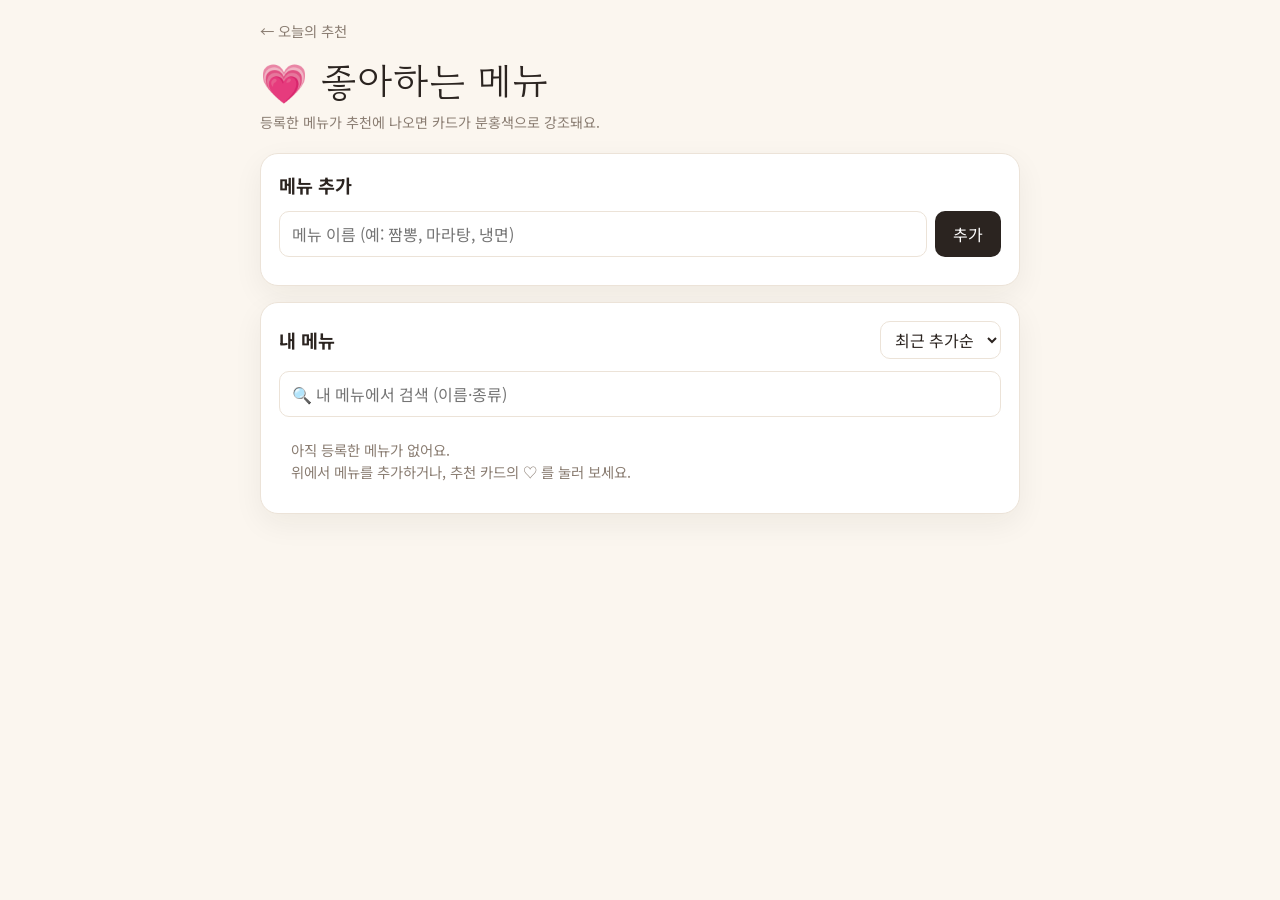
==== favorites.html @ ec62185d "좋아하는 메뉴 등록·관리 페이지 추가, 추천 카드 강조 - 추천 카드의 ♡ 로 좋아하는 메뉴 등록/해제 (localStorage) - favorites.html: 모아 보기, 추가" ====
<!DOCTYPE html>
<html lang="ko">
<head>
  <meta charset="UTF-8" />
  <meta name="viewport" content="width=device-width, initial-scale=1, viewport-fit=cover" />
  <meta name="color-scheme" content="light dark" />
  <title>좋아하는 메뉴 · 오늘 뭐 먹지?</title>
  <link rel="icon" type="image/svg+xml" href="icon/icon.svg" />
  <link rel="icon" type="image/png" sizes="128x128" href="icon/icon_128.png" />
  <link rel="apple-touch-icon" href="icon/icon_512.png" />
  <link rel="preconnect" href="https://fonts.googleapis.com" />
  <link href="https://fonts.googleapis.com/css2?family=Gowun+Dodum&family=Noto+Sans+KR:wght@400;600;800&display=swap" rel="stylesheet" />
  <link rel="stylesheet" href="style.css" />
</head>
<body class="fav-page">
  <header class="fp-head">
    <a class="fp-back" href="./">← 오늘의 추천</a>
    <h1>💗 좋아하는 메뉴</h1>
    <p class="fp-sub">등록한 메뉴가 추천에 나오면 카드가 분홍색으로 강조돼요. <b id="fp-total"></b></p>
  </header>

  <main class="fp-main">
    <!-- 추가 -->
    <section class="card">
      <div class="sec-head"><h2>메뉴 추가</h2></div>
      <form id="add-form" class="search" autocomplete="off">
        <input id="add-input" type="search" placeholder="메뉴 이름 (예: 짬뽕, 마라탕, 냉면)" aria-label="추가할 메뉴 이름" />
        <button type="submit">추가</button>
      </form>
      <ul id="suggest" class="fp-suggest" aria-label="메뉴 후보"></ul>
    </section>

    <!-- 목록 -->
    <section class="card">
      <div class="sec-head">
        <h2>내 메뉴 <span id="fp-count" class="fp-count"></span></h2>
        <select id="sort" title="정렬">
          <option value="recent">최근 추가순</option>
          <option value="name">이름순</option>
          <option value="cat">종류순</option>
        </select>
      </div>
      <div class="search fp-filter">
        <input id="filter-input" type="search" placeholder="🔍 내 메뉴에서 검색 (이름·종류)" aria-label="좋아하는 메뉴 검색" />
      </div>
      <div class="chips fp-cats" id="cat-filter"></div>
      <ul id="fav-list" class="fp-list"></ul>
    </section>
  </main>

  <div id="toast" class="toast" role="status" aria-live="polite"></div>

  <script src="menus.js"></script>
  <script src="favorites.js"></script>
  <script src="favorites-page.js"></script>
</body>
</html>
---- style.css ----
:root {
  --bg: #fbf6ef;          /* sky.js 가 날씨에 맞춰 바꿈 */
  --card: #ffffff;
  --ink: #2b2420;
  --muted: #8a7d72;
  --line: #ece3d8;
  --accent: #e8590c;
  --accent-soft: #fff0e6;
  --good: #2f9e44;
  --radius: 18px;
  --p: 0;                 /* 스크롤 진행도 0~1 (sky.js) */
  --glass: rgba(255, 255, 255, .52);
  --field: #ffffff;       /* 입력칸·칩 바탕 */
  color-scheme: light dark;
}

/* 다크 모드: 아래쪽 카드·글자만 어둡게. 하늘(#sky)과 히어로 추천 카드는 그대로 둠 */
@media (prefers-color-scheme: dark) {
  :root {
    --bg: #15181d;
    --card: #1e2228;
    --ink: #ebe6df;
    --muted: #a59b91;
    --line: #343a43;
    --accent-soft: #3b2a1f;
    --field: #262b32;
  }
}

* { box-sizing: border-box; }
html { scroll-behavior: smooth; }

body {
  margin: 0;
  font-family: "Noto Sans KR", system-ui, sans-serif;
  background-color: var(--bg);
  color: var(--ink);
  line-height: 1.5;
  transition: background-color 1.2s ease;
}

button, select { font: inherit; cursor: pointer; }


/* ── 하늘 배경 ─────────────────────────────── */
#sky {
  position: fixed;
  inset: 0;
  z-index: 0;
  overflow: hidden;
  pointer-events: none;
  opacity: calc(1 - var(--p) * .9);
  transform: translateY(calc(var(--p) * -50px)) scale(calc(1 + var(--p) * .05));
  filter: saturate(calc(1 - var(--p) * .4));
  will-change: opacity, transform;
}
#sky.off { visibility: hidden; }
#sky > * { position: absolute; inset: 0; }
#sky canvas { width: 100%; height: 100%; }

.sky-grad { position: absolute; inset: 0; opacity: 0; transition: opacity 1.4s ease; }
.sky-grad.on { opacity: 1; }

/* 해 */
#sky .sky-sun {
  inset: auto;
  top: -140px; right: -100px;
  width: 460px; height: 460px;
  border-radius: 50%;
  background: radial-gradient(circle, rgba(255,250,225,1) 0 14%, rgba(255,236,170,.55) 22%, rgba(255,220,140,.18) 42%, transparent 66%);
  opacity: 0;
  transition: opacity 1.4s ease;
}
.sky-sun .rays {
  position: absolute; inset: -30%;
  background: repeating-conic-gradient(from 0deg, rgba(255,245,210,.16) 0 4deg, transparent 4deg 16deg);
  -webkit-mask: radial-gradient(circle, #000 18%, transparent 62%);
          mask: radial-gradient(circle, #000 18%, transparent 62%);
  animation: spin 90s linear infinite;
}
#sky[data-kind="clear"]:not(.night) .sky-sun,
#sky[data-kind="hot"]:not(.night) .sky-sun { opacity: 1; }
#sky[data-kind="partly"]:not(.night) .sky-sun,
#sky[data-kind="cold"]:not(.night) .sky-sun { opacity: .7; }
#sky[data-kind="hot"]:not(.night) .sky-sun { transform: scale(1.25); filter: hue-rotate(-12deg) saturate(1.4); }
@keyframes spin { to { transform: rotate(360deg); } }

/* 달 */
#sky .sky-moon {
  inset: auto;
  top: 9%; right: 12%;
  width: 74px; height: 74px;
  border-radius: 50%;
  background: radial-gradient(circle at 35% 35%, #fffdf2, #f1e8c8 70%);
  box-shadow: 0 0 40px 12px rgba(255, 248, 215, .25), 0 0 120px 40px rgba(180, 200, 255, .12);
  opacity: 0;
  transition: opacity 1.4s ease;
}
.sky-moon::after { /* 초승달 그림자 */
  content: ""; position: absolute; inset: 0; border-radius: 50%;
  box-shadow: inset -14px -6px 0 0 rgba(20, 30, 70, .22);
}
#sky.night[data-kind="clear"] .sky-moon,
#sky.night[data-kind="hot"] .sky-moon,
#sky.night[data-kind="cold"] .sky-moon { opacity: 1; }
#sky.night[data-kind="partly"] .sky-moon { opacity: .8; }

/* 구름 */
.cloud {
  position: absolute;
  left: 0;
  width: var(--w);
  height: calc(var(--w) * .5);
  opacity: var(--o);
  background:
    radial-gradient(closest-side, var(--c) 62%, transparent) 4% 78% / 44% 56% no-repeat,
    radial-gradient(closest-side, var(--c) 62%, transparent) 36% 30% / 46% 80% no-repeat,
    radial-gradient(closest-side, var(--c) 62%, transparent) 68% 42% / 44% 70% no-repeat,
    radial-gradient(closest-side, var(--c) 62%, transparent) 96% 78% / 42% 54% no-repeat,
    radial-gradient(closest-side, var(--c) 70%, transparent) 50% 92% / 94% 46% no-repeat;
  filter: blur(5px);
  animation: drift linear infinite;
}
@keyframes drift { from { transform: translateX(-100%); } to { transform: translateX(100vw); } }

/* 안개 */
.sky-fog {
  opacity: 0;
  transition: opacity 1.4s ease;
  background:
    linear-gradient(180deg, transparent 30%, rgba(255,255,255,.35) 55%, transparent 70%, rgba(255,255,255,.3) 85%, transparent),
    repeating-linear-gradient(90deg, rgba(255,255,255,.14) 0 180px, rgba(255,255,255,0) 180px 420px);
  background-size: 100% 100%, 840px 100%;
  filter: blur(14px);
  animation: fog 40s linear infinite;
}
#sky[data-kind="fog"] .sky-fog { opacity: 1; }
#sky[data-kind="fog"].night .sky-fog { opacity: .45; }
@keyframes fog { to { background-position: 0 0, 840px 0; } }

/* 번개 */
.sky-flash { background: #fff; opacity: 0; }
.sky-flash.go { animation: flash 1.1s ease-out; }
@keyframes flash { 0% { opacity: 0; } 4% { opacity: .55; } 9% { opacity: .05; } 14% { opacity: .4; } 100% { opacity: 0; } }


/* ── 히어로 ────────────────────────────────── */
.hero {
  position: relative;
  z-index: 1;
  min-height: 100vh;
  min-height: 100svh;
  max-width: 1040px;
  margin: 0 auto;
  padding: max(14px, env(safe-area-inset-top)) 18px 64px;
  display: flex;
  flex-direction: column;
  color: #fff;
}

.hero-top { display: flex; align-items: center; justify-content: space-between; gap: 8px; }
.brand { font-family: "Gowun Dodum", sans-serif; font-size: 1.15rem; text-shadow: 0 1px 8px rgba(0,0,0,.25); }
.bowl { display: inline-block; animation: bob 2.4s ease-in-out infinite; }
@keyframes bob { 50% { transform: translateY(-4px) rotate(-6deg); } }
.hero-link {
  color: #fff; text-decoration: none; font-size: .85rem;
  padding: 6px 12px; border-radius: 999px;
  background: rgba(255,255,255,.18); border: 1px solid rgba(255,255,255,.3);
  backdrop-filter: blur(8px); -webkit-backdrop-filter: blur(8px);
}
.hero-link:hover { background: rgba(255,255,255,.3); }
.hero-links { display: flex; gap: 6px; flex-wrap: wrap; justify-content: flex-end; }
.hero-link .count:not(:empty) {
  display: inline-block; min-width: 1.4em; margin-left: 2px; padding: 0 5px; border-radius: 999px;
  background: #f06595; color: #fff; font-size: .72rem; font-weight: 800; text-align: center;
}

.hero-head {
  margin-top: clamp(20px, 7vh, 72px);
  opacity: calc(1 - var(--p) * 1.3);
  transform: translateY(calc(var(--p) * 24px));
}

.ctx-row { display: flex; flex-wrap: wrap; gap: 8px; }
.ctx-item {
  display: flex; align-items: center; gap: 6px; min-width: 0; max-width: 100%;
  padding: 5px 12px 5px 8px; border-radius: 999px;
  background: rgba(0,0,0,.16); border: 1px solid rgba(255,255,255,.22);
  backdrop-filter: blur(10px); -webkit-backdrop-filter: blur(10px);
  font-size: .85rem;
}
.ctx-item .ico { font-size: 1.05rem; }
.ctx-item small { display: none; }
.ctx-item b { display: block; font-weight: 600; white-space: nowrap; overflow: hidden; text-overflow: ellipsis; }

.kicker { margin: 22px 0 2px; font-size: 1rem; opacity: .92; text-shadow: 0 1px 8px rgba(0,0,0,.25); }
.hero h1 {
  font-family: "Gowun Dodum", sans-serif;
  font-weight: 400;
  font-size: clamp(2rem, 6vw, 3.3rem);
  line-height: 1.2;
  margin: 0;
  text-shadow: 0 2px 18px rgba(0,0,0,.28);
  animation: rise .9s ease both;
}
@keyframes rise { from { opacity: 0; transform: translateY(10px); } }

.recs-wrap { margin-top: clamp(18px, 4vh, 36px); }

/* 추천 카드 (유리) */
.recs { display: grid; gap: 12px; }
.rec {
  position: relative; text-align: left; color: #2b2420;  /* 하늘 위 유리 카드라 다크 모드에서도 진한 글자 */
  background: var(--glass);
  border: 2px solid rgba(255,255,255,.45);
  border-radius: var(--radius);
  padding: 14px;
  backdrop-filter: blur(16px) saturate(1.3); -webkit-backdrop-filter: blur(16px) saturate(1.3);
  box-shadow: 0 8px 28px rgba(20, 30, 50, .14);
  transition: transform .18s, border-color .18s, background .18s;
  animation: rise .6s ease both;
}
.rec:hover { transform: translateY(-3px); background: rgba(255,255,255,.66); }
.rec.sel { border-color: var(--accent); background: rgba(255, 246, 238, .7); }
.rec .emoji { font-size: 2.1rem; line-height: 1.1; }
.rec .name { font-weight: 800; font-size: 1.05rem; margin: 4px 0 2px; }
.rec .desc { color: #5e544b; font-size: .82rem; margin: 0 0 6px; }
.rec ul { list-style: none; padding: 0; margin: 0; font-size: .78rem; display: grid; gap: 2px; }
.rec .rank { position: absolute; top: 10px; right: 12px; font-size: .72rem; color: #5e544b; }

/* 좋아하는 메뉴: 하트 버튼과 강조 카드 */
.rec .fav-btn {
  position: absolute; top: 6px; right: 8px; z-index: 1;
  width: 32px; height: 32px; display: grid; place-items: center;
  border-radius: 50%; font-size: 1.15rem; line-height: 1; color: #c2255c;
  background: rgba(255,255,255,.55); border: 1px solid rgba(194,37,92,.25);
  transition: transform .15s, background .15s;
}
.rec .fav-btn:hover { transform: scale(1.12); background: #fff; }
.rec .fav-btn:focus-visible { outline: 2px solid #c2255c; outline-offset: 2px; }
.rec .fav-btn.on { color: #fff; background: #f06595; border-color: #f06595; animation: pop .35s ease; }
@keyframes pop { 50% { transform: scale(1.3); } }
.rec .rank { right: 48px; top: 13px; }
.rec.fav {
  border-color: #f06595;
  background: linear-gradient(135deg, rgba(255, 228, 240, .82), rgba(255, 255, 255, .6));
  box-shadow: 0 0 0 3px rgba(240, 101, 149, .28), 0 10px 32px rgba(214, 51, 108, .28);
}
.rec.fav:hover { background: linear-gradient(135deg, rgba(255, 222, 236, .92), rgba(255, 255, 255, .72)); }
.rec.fav.sel { border-color: var(--accent); }
.rec .fav-flag {
  display: inline-block; vertical-align: middle; margin-left: 4px; padding: 1px 8px; border-radius: 999px;
  font-size: .68rem; font-weight: 800; color: #fff; background: #f06595; white-space: nowrap;
}
.rec.top .fav-flag { font-size: .75rem; }

/* 추천 근거 종류별 색 (하늘 위 유리 카드라 다크 모드에서도 같은 색) */
.rec { --k-weather: #1c7ed6; --k-season: #e8590c; --k-region: #9c36b5; --k-nearby: #2b8a3e; --k-meal: #6f645a; --k-random: #6f645a; }
.rec .basis {
  justify-self: start; display: inline-block; margin-top: 6px;
  padding: 2px 9px; border-radius: 999px;
  font-size: .72rem; font-weight: 800; color: #fff; white-space: nowrap;
  background: var(--kc, #6f645a);
}
.rec.top .basis { font-size: .8rem; padding: 3px 11px; margin-top: 0; }
.rec .why { display: flex; gap: 6px; align-items: baseline; line-height: 1.35; }
.rec .why .tag {
  flex: none; padding: 0 6px; border-radius: 6px;
  font-size: .68rem; font-weight: 700; white-space: nowrap;
  color: var(--kc); background: color-mix(in srgb, var(--kc) 14%, transparent);
  border: 1px solid color-mix(in srgb, var(--kc) 35%, transparent);
}
.basis-weather, .why-weather { --kc: var(--k-weather); }
.basis-season, .why-season { --kc: var(--k-season); }
.basis-region, .why-region { --kc: var(--k-region); }
.basis-nearby, .why-nearby { --kc: var(--k-nearby); }
.basis-meal, .why-meal { --kc: var(--k-meal); }
.basis-random { --kc: var(--k-random); }

.rec.top { display: grid; grid-template-columns: auto 1fr; gap: 0 18px; align-items: center; padding: 18px 20px; }
.rec.top .emoji { font-size: 4rem; grid-row: span 5; animation: bob 3s ease-in-out infinite; }
.rec.top .name { font-size: 1.6rem; }
.rec.top .desc { font-size: .9rem; }
.rec.top ul { font-size: .85rem; }
.rec.top .rank { color: var(--accent); font-weight: 800; font-size: .8rem; }

.rec-row { display: grid; grid-template-columns: repeat(5, 1fr); gap: 12px; }
.rec-row .rec:nth-child(1) { animation-delay: .05s; }
.rec-row .rec:nth-child(2) { animation-delay: .1s; }
.rec-row .rec:nth-child(3) { animation-delay: .15s; }
.rec-row .rec:nth-child(4) { animation-delay: .2s; }
.rec-row .rec:nth-child(5) { animation-delay: .25s; }
.rec-row .rec ul li:nth-child(n+3) { display: none; }

.placeholder {
  color: #fff; text-align: center; padding: 28px;
  border-radius: var(--radius); background: rgba(255,255,255,.15);
  border: 1px dashed rgba(255,255,255,.5);
}

.recs-actions { display: flex; align-items: center; gap: 12px; margin-top: 14px; flex-wrap: wrap; opacity: calc(1 - var(--p) * 1.6); }
.glass-btn {
  color: #fff; border: 1px solid rgba(255,255,255,.4); border-radius: 999px; padding: 8px 16px;
  background: rgba(30,40,55,.28); backdrop-filter: blur(10px); -webkit-backdrop-filter: blur(10px);
  transition: background .15s;
}
.glass-btn:hover { background: rgba(30,40,55,.4); }
.hint { font-size: .82rem; text-shadow: 0 1px 6px rgba(0,0,0,.45); }

/* 아래로 안내 */
.scroll-cue {
  position: absolute; left: 50%; bottom: 18px; transform: translateX(-50%);
  width: 26px; height: 42px; border: 2px solid rgba(255,255,255,.7); border-radius: 14px;
  opacity: calc(1 - var(--p) * 3);
}
.scroll-cue span {
  position: absolute; left: 50%; top: 8px; width: 4px; height: 8px; margin-left: -2px;
  border-radius: 2px; background: #fff; animation: cue 1.8s ease-in-out infinite;
}
@keyframes cue { 0% { opacity: 0; transform: translateY(0); } 30% { opacity: 1; } 100% { opacity: 0; transform: translateY(14px); } }


/* ── 아래쪽 (하늘 → 바탕색) ────────────────── */
.below {
  position: relative;
  z-index: 1;
  padding: 0 0 32px;
  display: grid;
  grid-template-columns: minmax(0, 1fr);
  gap: 20px;
}
.below::before { /* 하늘이 바탕색으로 녹아드는 띠 */
  content: "";
  position: absolute; left: 0; right: 0; top: -220px; height: 220px;
  background: linear-gradient(180deg, transparent, var(--bg));
  pointer-events: none;
  transition: background 1.2s ease;
}
.below::after { /* 띠 아래는 바탕색으로 꽉 채움 */
  content: ""; position: absolute; inset: 0; z-index: -1; background: var(--bg);
  transition: background 1.2s ease;
}
.below > * { width: min(980px, calc(100% - 32px)); margin: 0 auto; }

.card {
  background: var(--card); border: 1px solid var(--line); border-radius: var(--radius); padding: 18px;
  box-shadow: 0 10px 30px rgba(40, 30, 20, .06);
  scroll-margin-top: 16px;
}

.sec-head { display: flex; align-items: center; justify-content: space-between; gap: 8px; margin-bottom: 12px; flex-wrap: wrap; }
.sec-head h2 { margin: 0; font-size: 1.15rem; }

/* 식당 */
.places-body { display: grid; grid-template-columns: minmax(0, 1.3fr) minmax(0, 1fr); gap: 12px; }
#map { height: 420px; border-radius: 12px; z-index: 0; overflow: hidden; position: relative; }
.place-list { list-style: none; margin: 0; padding: 0; max-height: 420px; overflow-y: auto; display: grid; gap: 6px; align-content: start; }
.place { border: 1px solid var(--line); border-radius: 10px; padding: 8px 10px; cursor: pointer; }
.place:hover { background: var(--bg); }
.place .pn { font-weight: 600; }
.place .meta { font-size: .78rem; color: var(--muted); }
.badge { display: inline-block; font-size: .7rem; padding: 1px 6px; border-radius: 6px; margin-right: 4px; }
.badge.hit { background: var(--accent); color: #fff; }
.badge.cat { background: var(--line); color: var(--ink); }
.kind { font-size: .72rem; color: var(--muted); font-weight: 400; }
.ext { display: flex; gap: 6px; }
.ext a { font-size: .8rem; text-decoration: none; border-radius: 8px; padding: 5px 10px; color: #111; }
.ext .kakao { background: #fee500; }
.ext .naver { background: #03c75a; color: #fff; }
.note { font-size: .78rem; color: var(--muted); margin: 10px 0 0; }
.empty { color: var(--muted); font-size: .9rem; padding: 12px; }
.user-dot { width: 16px; height: 16px; border-radius: 50%; background: #1c7ed6; border: 3px solid #fff; box-shadow: 0 0 0 2px #1c7ed6; }

/* 카카오맵 마커·말풍선 */
.map-dot { width: 12px; height: 12px; border-radius: 50%; background: #868e96; border: 2px solid #fff; box-shadow: 0 1px 3px rgba(0,0,0,.35); cursor: pointer; }
.map-dot.strong { width: 18px; height: 18px; background: var(--accent, #e8590c); }
.map-dot:hover { transform: scale(1.2); }
.map-pop { position: relative; margin-bottom: 14px; background: #fff; color: #111; border-radius: 10px; padding: 9px 26px 9px 12px; font-size: .82rem; line-height: 1.45; box-shadow: 0 3px 14px rgba(0,0,0,.25); white-space: nowrap; }
.map-pop::after { content: ""; position: absolute; left: 50%; bottom: -7px; margin-left: -7px; border: 7px solid transparent; border-bottom: 0; border-top-color: #fff; }
.map-pop a { color: var(--accent, #e8590c); font-weight: 600; text-decoration: none; }
.map-pop-x { position: absolute; top: 2px; right: 4px; border: 0; background: none; font-size: 1rem; line-height: 1; color: #868e96; cursor: pointer; padding: 4px; }
.map-fail { height: 100%; display: grid; place-items: center; text-align: center; padding: 16px; color: var(--muted); background: var(--bg); border-radius: 12px; font-size: .9rem; }

/* 설정 */
.field-label { display: block; font-size: .8rem; color: var(--muted); margin: 14px 0 6px; font-weight: 600; }
.field-label small { font-weight: 400; }
.settings .sec-head { margin-bottom: 0; }
.search { display: flex; gap: 8px; }
.search input { flex: 1; min-width: 0; padding: 10px 12px; border: 1px solid var(--line); border-radius: 10px; font: inherit; background: var(--field); color: var(--ink); }
.search input:focus { outline: 2px solid var(--accent-soft); border-color: var(--accent); }
.search button { border: 0; border-radius: 10px; padding: 0 14px; background: var(--ink); color: var(--card); }
.search #btn-locate { background: var(--accent-soft); color: var(--ink); }

.options { display: flex; flex-wrap: wrap; gap: 8px; }
.options select { border: 1px solid var(--line); border-radius: 10px; padding: 6px 10px; background: var(--field); color: var(--ink); }
.seg { display: inline-flex; border: 1px solid var(--line); border-radius: 10px; overflow: hidden; }
.seg button { border: 0; background: var(--field); color: var(--ink); padding: 6px 12px; }
.seg button.on { background: var(--accent); color: #fff; }

.chips { display: flex; flex-wrap: wrap; gap: 6px; }
.chip { border: 1px solid var(--line); background: var(--field); color: var(--ink); border-radius: 999px; padding: 4px 12px; font-size: .85rem; }
.chip.off { opacity: .4; text-decoration: line-through; }

footer { position: relative; z-index: 1; text-align: center; color: var(--muted); font-size: .75rem; padding: 0 0 24px; background: var(--bg); transition: background 1.2s ease; }


/* 알림 (아래에서 올라옴) */
.toast {
  position: fixed; left: 50%; bottom: max(20px, env(safe-area-inset-bottom)); z-index: 50;
  transform: translate(-50%, 20px); opacity: 0; pointer-events: none;
  max-width: calc(100% - 32px); padding: 10px 16px; border-radius: 12px;
  background: rgba(30, 34, 40, .92); color: #fff; font-size: .88rem;
  box-shadow: 0 8px 24px rgba(0,0,0,.25); transition: opacity .2s, transform .2s;
}
.toast.show { opacity: 1; transform: translate(-50%, 0); pointer-events: auto; }
.toast .undo { margin-left: 8px; border: 0; background: none; color: #ffa8c5; font-weight: 800; padding: 0; }


/* ── 좋아하는 메뉴 페이지 ───────────────────── */
.fav-page { min-height: 100vh; }
.fp-head, .fp-main { width: min(760px, calc(100% - 32px)); margin: 0 auto; }
.fp-head { padding: max(18px, env(safe-area-inset-top)) 0 8px; }
.fp-back { display: inline-block; color: var(--muted); text-decoration: none; font-size: .9rem; }
.fp-back:hover { color: var(--accent); }
.fp-head h1 { font-family: "Gowun Dodum", sans-serif; font-weight: 400; font-size: clamp(1.8rem, 5vw, 2.4rem); margin: 10px 0 2px; }
.fp-sub { margin: 0; color: var(--muted); font-size: .88rem; }
.fp-sub b { color: #d6336c; }
.fp-main { display: grid; gap: 16px; padding: 12px 0 40px; }
.fp-main .search button { padding: 0 18px; }
.fp-main select { border: 1px solid var(--line); border-radius: 10px; padding: 5px 10px; background: var(--field); color: var(--ink); }
.fp-count:not(:empty) { margin-left: 4px; padding: 0 8px; border-radius: 999px; background: #f06595; color: #fff; font-size: .8rem; vertical-align: middle; }
.fp-cats:not(:empty) { margin-top: 10px; }
.chip.on { background: #f06595; border-color: #f06595; color: #fff; }

.fp-suggest, .fp-list { list-style: none; margin: 10px 0 0; padding: 0; display: grid; gap: 6px; }
.fp-suggest li, .fp-item {
  display: flex; align-items: center; gap: 10px;
  border: 1px solid var(--line); border-radius: 12px; padding: 8px 10px;
}
.fp-suggest li.custom { border-style: dashed; }
.fp-suggest .em, .fp-item .em { font-size: 1.6rem; line-height: 1; flex: none; width: 1.8em; text-align: center; }
.fp-suggest .tx, .fp-item .tx { flex: 1; min-width: 0; display: grid; }
.fp-suggest .tx small, .fp-item .tx small { color: var(--muted); font-size: .78rem; overflow: hidden; text-overflow: ellipsis; white-space: nowrap; }
.fp-item .date { font-size: .7rem !important; }
.fp-add { flex: none; border: 0; border-radius: 999px; padding: 5px 12px; background: #f06595; color: #fff; font-size: .82rem; font-weight: 700; }
.fp-add.done { background: var(--line); color: var(--muted); cursor: default; }
.fp-item { border-color: color-mix(in srgb, #f06595 35%, var(--line)); background: color-mix(in srgb, #f06595 5%, var(--card)); }
.fp-item .acts { display: flex; gap: 4px; flex: none; }
.fp-map, .fp-del {
  width: 34px; height: 34px; display: grid; place-items: center; border-radius: 10px;
  border: 1px solid var(--line); background: var(--field); text-decoration: none; font-size: 1rem;
}
.fp-del:hover { border-color: #fa5252; background: color-mix(in srgb, #fa5252 12%, var(--field)); }
.fp-map:hover { border-color: var(--accent); }


/* ── 반응형 ────────────────────────────────── */
@media (max-width: 860px) {
  .rec-row { grid-template-columns: repeat(3, 1fr); }
  .rec-row .rec:nth-child(n+4) { display: none; }
}

@media (max-width: 720px) {
  .hero { padding-bottom: 72px; }
  .places-body { grid-template-columns: minmax(0, 1fr); }
  #map { height: 300px; }
  .rec.top { padding: 16px; gap: 0 14px; }
  #sky .sky-moon { top: 70px; right: 22px; width: 54px; height: 54px; }
  #sky .sky-sun { top: -170px; right: -170px; }
  .rec.top .emoji { font-size: 3rem; }
  .rec.top .name { font-size: 1.35rem; }
  /* 나머지 추천은 가로로 넘겨 보기 */
  .rec-row {
    display: grid; grid-auto-flow: column; grid-auto-columns: 42%; grid-template-columns: none;
    overflow-x: auto; scroll-snap-type: x mandatory; padding-bottom: 4px;
    margin: 0 -18px; padding-left: 18px; padding-right: 18px; scroll-padding: 0 18px;
    scrollbar-width: none;
  }
  .rec-row::-webkit-scrollbar { display: none; }
  .rec-row .rec { scroll-snap-align: start; }
  .rec-row .rec:nth-child(n+4) { display: block; }
}

@media (prefers-reduced-motion: reduce) {
  .cloud, .sky-sun .rays, .sky-fog, .bowl, .rec.top .emoji, .scroll-cue span { animation: none !important; }
  .rec, .hero h1 { animation: none; }
}
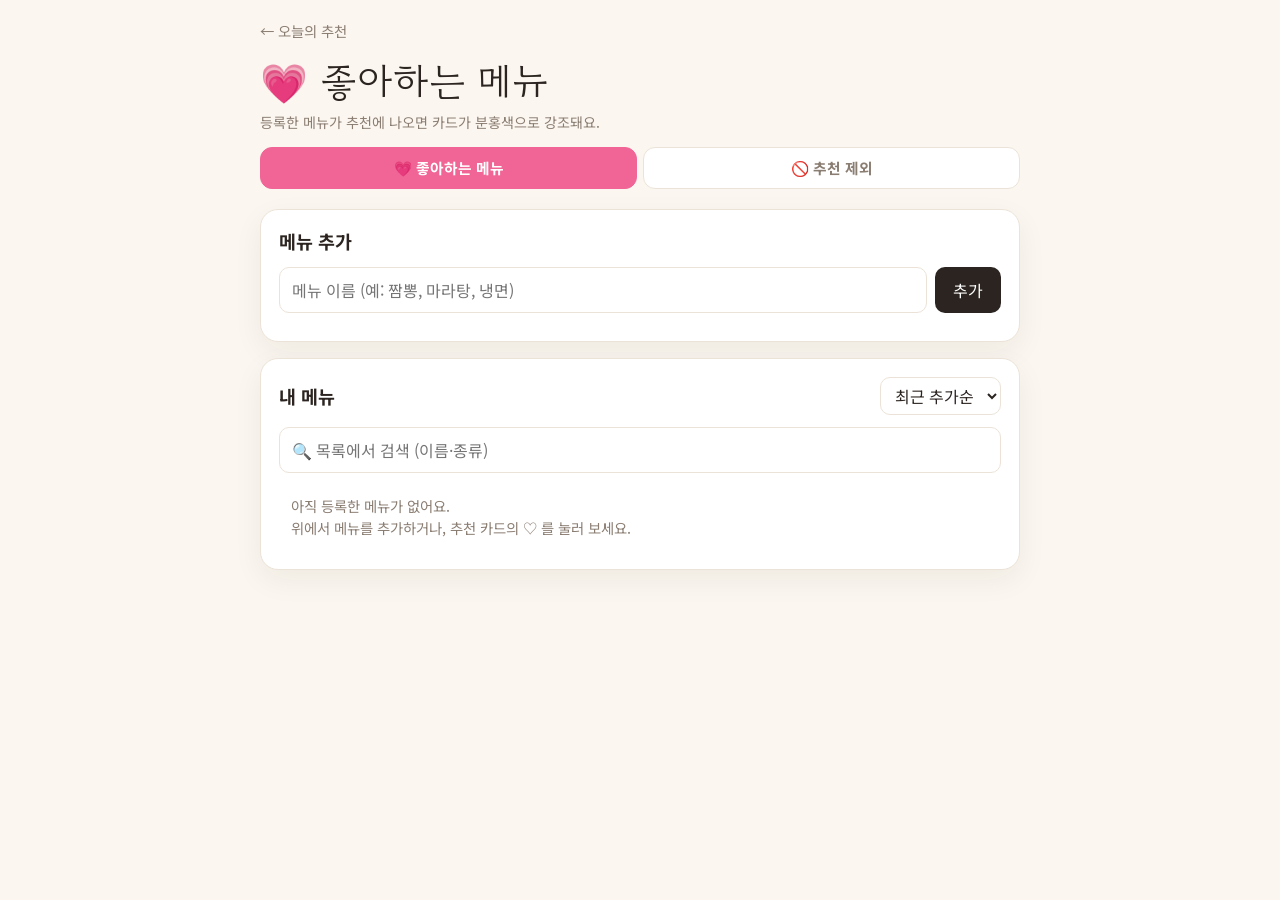
==== commit ff2cc2ff: "아이와 함께 필터와 추천 제외 기능 추가 - 👶 아이와 함께: 맵거나 날것·내장·술안주 메뉴(NOT_KID)를 빼고 추천, 설정 기억 - 🚫 추천 제외: 카드에서 바로 빼기(되돌리" ====
--- a/favorites.html
+++ b/favorites.html
@@ -4,7 +4,7 @@
   <meta charset="UTF-8" />
   <meta name="viewport" content="width=device-width, initial-scale=1, viewport-fit=cover" />
   <meta name="color-scheme" content="light dark" />
-  <title>좋아하는 메뉴 · 오늘 뭐 먹지?</title>
+  <title>내 메뉴 관리 · 오늘 뭐 먹지?</title>
   <link rel="icon" type="image/svg+xml" href="icon/icon.svg" />
   <link rel="icon" type="image/png" sizes="128x128" href="icon/icon_128.png" />
   <link rel="apple-touch-icon" href="icon/icon_512.png" />
@@ -15,14 +15,18 @@
 <body class="fav-page">
   <header class="fp-head">
     <a class="fp-back" href="./">← 오늘의 추천</a>
-    <h1>💗 좋아하는 메뉴</h1>
-    <p class="fp-sub">등록한 메뉴가 추천에 나오면 카드가 분홍색으로 강조돼요. <b id="fp-total"></b></p>
+    <h1 id="fp-title">💗 좋아하는 메뉴</h1>
+    <p class="fp-sub"><span id="fp-desc"></span> <b id="fp-total"></b></p>
+    <div class="fp-tabs" role="tablist" aria-label="내 메뉴 종류">
+      <a class="fp-tab" role="tab" href="#favorites" data-tab="fav">💗 좋아하는 메뉴 <span class="n" id="tab-fav-n"></span></a>
+      <a class="fp-tab ex" role="tab" href="#excluded" data-tab="ex">🚫 추천 제외 <span class="n" id="tab-ex-n"></span></a>
+    </div>
   </header>
 
-  <main class="fp-main">
+  <main class="fp-main" id="fp-main">
     <!-- 추가 -->
     <section class="card">
-      <div class="sec-head"><h2>메뉴 추가</h2></div>
+      <div class="sec-head"><h2 id="add-title">메뉴 추가</h2></div>
       <form id="add-form" class="search" autocomplete="off">
         <input id="add-input" type="search" placeholder="메뉴 이름 (예: 짬뽕, 마라탕, 냉면)" aria-label="추가할 메뉴 이름" />
         <button type="submit">추가</button>
@@ -33,7 +37,7 @@
     <!-- 목록 -->
     <section class="card">
       <div class="sec-head">
-        <h2>내 메뉴 <span id="fp-count" class="fp-count"></span></h2>
+        <h2><span id="list-title">내 메뉴</span> <span id="fp-count" class="fp-count"></span></h2>
         <select id="sort" title="정렬">
           <option value="recent">최근 추가순</option>
           <option value="name">이름순</option>
@@ -41,7 +45,7 @@
         </select>
       </div>
       <div class="search fp-filter">
-        <input id="filter-input" type="search" placeholder="🔍 내 메뉴에서 검색 (이름·종류)" aria-label="좋아하는 메뉴 검색" />
+        <input id="filter-input" type="search" placeholder="🔍 목록에서 검색 (이름·종류)" aria-label="목록 검색" />
       </div>
       <div class="chips fp-cats" id="cat-filter"></div>
       <ul id="fav-list" class="fp-list"></ul>
--- a/style.css
+++ b/style.css
@@ -174,6 +174,7 @@
   display: inline-block; min-width: 1.4em; margin-left: 2px; padding: 0 5px; border-radius: 999px;
   background: #f06595; color: #fff; font-size: .72rem; font-weight: 800; text-align: center;
 }
+.hero-link .count.ex:not(:empty) { background: #868e96; }
 
 .hero-head {
   margin-top: clamp(20px, 7vh, 72px);
@@ -254,6 +255,26 @@
 }
 .rec.top .fav-flag { font-size: .75rem; }
 
+/* 추천 제외 버튼 (하트 아래, 평소엔 흐리게) */
+.rec .ex-btn {
+  position: absolute; top: 42px; right: 10px; z-index: 1;
+  width: 28px; height: 28px; display: grid; place-items: center;
+  border-radius: 50%; font-size: .8rem; line-height: 1;
+  background: rgba(255,255,255,.45); border: 1px solid rgba(0,0,0,.08);
+  opacity: .55; transition: opacity .15s, transform .15s, background .15s;
+}
+.rec:hover .ex-btn, .rec .ex-btn:focus-visible { opacity: 1; }
+.rec .ex-btn:hover { opacity: 1; transform: scale(1.12); background: #fff; border-color: rgba(250,82,82,.5); }
+.rec .ex-btn:focus-visible { outline: 2px solid #fa5252; outline-offset: 2px; }
+@media (hover: none) { .rec .ex-btn { opacity: .8; } }
+/* 작은 카드는 근거 배지와 겹치지 않게 하트 왼쪽에 */
+.rec-row .rec .ex-btn { top: 8px; right: 44px; }
+.rec-row .rec .rank { right: 78px; }
+.rec .kid-flag {
+  display: inline-block; margin-left: 2px; padding: 0 6px; border-radius: 999px; white-space: nowrap;
+  font-size: .68rem; font-weight: 700; color: #2b8a3e; background: rgba(211, 249, 216, .85);
+}
+
 /* 추천 근거 종류별 색 (하늘 위 유리 카드라 다크 모드에서도 같은 색) */
 .rec { --k-weather: #1c7ed6; --k-season: #e8590c; --k-region: #9c36b5; --k-nearby: #2b8a3e; --k-meal: #6f645a; --k-random: #6f645a; }
 .rec .basis {
@@ -305,6 +326,8 @@
   transition: background .15s;
 }
 .glass-btn:hover { background: rgba(30,40,55,.4); }
+.glass-btn.kid-btn.on { background: rgba(64, 192, 87, .78); border-color: rgba(255,255,255,.75); font-weight: 700; }
+.glass-btn.kid-btn.on::after { content: " ✓"; }
 .hint { font-size: .82rem; text-shadow: 0 1px 6px rgba(0,0,0,.45); }
 
 /* 아래로 안내 */
@@ -381,6 +404,36 @@
 .map-pop-x { position: absolute; top: 2px; right: 4px; border: 0; background: none; font-size: 1rem; line-height: 1; color: #868e96; cursor: pointer; padding: 4px; }
 .map-fail { height: 100%; display: grid; place-items: center; text-align: center; padding: 16px; color: var(--muted); background: var(--bg); border-radius: 12px; font-size: .9rem; }
 
+/* 레시피 */
+.ghost-btn { border: 1px solid var(--line); background: var(--field); color: var(--ink); border-radius: 8px; padding: 5px 10px; font-size: .8rem; }
+.ghost-btn:hover { border-color: var(--accent); }
+.recipe-variants { margin-top: 10px; }
+.recipe-sites { display: grid; grid-template-columns: repeat(4, minmax(0, 1fr)); gap: 8px; margin-top: 12px; }
+.site {
+  --sc: var(--accent);
+  display: flex; align-items: center; gap: 10px; min-width: 0;
+  padding: 12px; border-radius: 12px; text-decoration: none; color: var(--ink);
+  border: 1px solid color-mix(in srgb, var(--sc) 35%, var(--line));
+  background: color-mix(in srgb, var(--sc) 7%, var(--card));
+  transition: transform .15s, border-color .15s, background .15s;
+}
+.site:hover { transform: translateY(-2px); border-color: var(--sc); background: color-mix(in srgb, var(--sc) 14%, var(--card)); }
+.site:focus-visible { outline: 2px solid var(--sc); outline-offset: 2px; }
+.site .ico { font-size: 1.5rem; line-height: 1; flex: none; }
+.site .tx { flex: 1; min-width: 0; display: grid; }
+.site .tx b { font-size: .92rem; overflow: hidden; text-overflow: ellipsis; white-space: nowrap; }
+.site .tx small { font-size: .74rem; color: var(--muted); overflow: hidden; text-overflow: ellipsis; white-space: nowrap; }
+.site .go { color: var(--sc); font-weight: 800; flex: none; }
+.site-10000 { --sc: #e8590c; }
+.site-youtube { --sc: #e03131; }
+.site-naver { --sc: #03c75a; }
+.site-google { --sc: #1c7ed6; }
+.recipe-sites .empty { grid-column: 1 / -1; }
+.recipe-recent:not(:empty) { display: flex; flex-wrap: wrap; align-items: center; gap: 6px; margin-top: 12px; }
+.recipe-recent .lbl { font-size: .78rem; color: var(--muted); font-weight: 600; margin-right: 2px; }
+.recipe-recent .clear { border: 0; background: none; color: var(--muted); font-size: .78rem; text-decoration: underline; padding: 2px 4px; }
+.recipes .chip.on { background: var(--accent); border-color: var(--accent); color: #fff; }
+
 /* 설정 */
 .field-label { display: block; font-size: .8rem; color: var(--muted); margin: 14px 0 6px; font-weight: 600; }
 .field-label small { font-weight: 400; }
@@ -400,6 +453,27 @@
 .chips { display: flex; flex-wrap: wrap; gap: 6px; }
 .chip { border: 1px solid var(--line); background: var(--field); color: var(--ink); border-radius: 999px; padding: 4px 12px; font-size: .85rem; }
 .chip.off { opacity: .4; text-decoration: line-through; }
+
+/* 아이와 함께 스위치 · 제외 메뉴 링크 */
+.switch { display: inline-flex; align-items: center; gap: 8px; cursor: pointer; padding: 4px 0; }
+.switch input { position: absolute; opacity: 0; pointer-events: none; }
+.switch .track {
+  position: relative; flex: none; width: 40px; height: 22px; border-radius: 999px;
+  background: var(--line); transition: background .15s;
+}
+.switch .track::after {
+  content: ""; position: absolute; top: 3px; left: 3px; width: 16px; height: 16px; border-radius: 50%;
+  background: #fff; box-shadow: 0 1px 3px rgba(0,0,0,.25); transition: transform .15s;
+}
+.switch input:checked + .track { background: #40c057; }
+.switch input:checked + .track::after { transform: translateX(18px); }
+.switch input:focus-visible + .track { outline: 2px solid var(--accent); outline-offset: 2px; }
+.switch small { display: block; color: var(--muted); font-size: .75rem; }
+.ghost-link {
+  align-self: center; margin-left: auto; padding: 6px 12px; border-radius: 10px; font-size: .85rem;
+  border: 1px solid var(--line); background: var(--field); color: var(--ink); text-decoration: none;
+}
+.ghost-link:hover { border-color: var(--accent); color: var(--accent); }
 
 footer { position: relative; z-index: 1; text-align: center; color: var(--muted); font-size: .75rem; padding: 0 0 24px; background: var(--bg); transition: background 1.2s ease; }
 
@@ -453,6 +527,34 @@
 .fp-del:hover { border-color: #fa5252; background: color-mix(in srgb, #fa5252 12%, var(--field)); }
 .fp-map:hover { border-color: var(--accent); }
 
+/* 탭: 좋아하는 메뉴 / 추천 제외 */
+.fp-tabs { display: flex; gap: 6px; margin-top: 14px; }
+.fp-tab {
+  flex: 1; text-align: center; padding: 9px 10px; border-radius: 12px; text-decoration: none; font-weight: 700; font-size: .92rem;
+  color: var(--muted); background: var(--field); border: 1px solid var(--line);
+}
+.fp-tab .n:not(:empty) { margin-left: 2px; padding: 0 7px; border-radius: 999px; background: var(--line); color: var(--ink); font-size: .75rem; }
+.fp-tab.on { color: #fff; background: #f06595; border-color: #f06595; }
+.fp-tab.ex.on { background: #495057; border-color: #495057; }
+.fp-tab.on .n:not(:empty) { background: rgba(255,255,255,.3); color: #fff; }
+.fp-move {
+  width: 34px; height: 34px; display: grid; place-items: center; border-radius: 10px;
+  border: 1px solid var(--line); background: var(--field); font-size: .95rem;
+}
+.fp-move:hover { border-color: var(--accent); }
+.fp-suggest .move-note { color: #e8590c !important; }
+/* 추천 제외 탭은 회색 톤 */
+.ex-tab .fp-sub b { color: #495057; }
+.ex-tab .fp-count:not(:empty) { background: #868e96; }
+.ex-tab .chip.on { background: #495057; border-color: #495057; }
+.ex-tab .fp-add { background: #495057; }
+.ex-tab .fp-add.done { background: var(--line); color: var(--muted); }
+.ex-tab .fp-item { border-color: var(--line); background: var(--card); }
+.ex-tab .fp-item .em { filter: grayscale(.6); }
+@media (prefers-color-scheme: dark) {
+  .ex-tab .fp-sub b { color: #ced4da; }
+}
+
 
 /* ── 반응형 ────────────────────────────────── */
 @media (max-width: 860px) {
@@ -461,9 +563,16 @@
 }
 
 @media (max-width: 720px) {
+  .brand { white-space: nowrap; }
+  .hero-link .lbl { display: none; }
   .hero { padding-bottom: 72px; }
   .places-body { grid-template-columns: minmax(0, 1fr); }
   #map { height: 300px; }
+  .recipe-sites { grid-template-columns: repeat(2, minmax(0, 1fr)); }
+  .site { padding: 10px; gap: 8px; }
+  .site .ico { font-size: 1.25rem; }
+  .site .tx b { font-size: .86rem; }
+  .site .go { display: none; }
   .rec.top { padding: 16px; gap: 0 14px; }
   #sky .sky-moon { top: 70px; right: 22px; width: 54px; height: 54px; }
   #sky .sky-sun { top: -170px; right: -170px; }
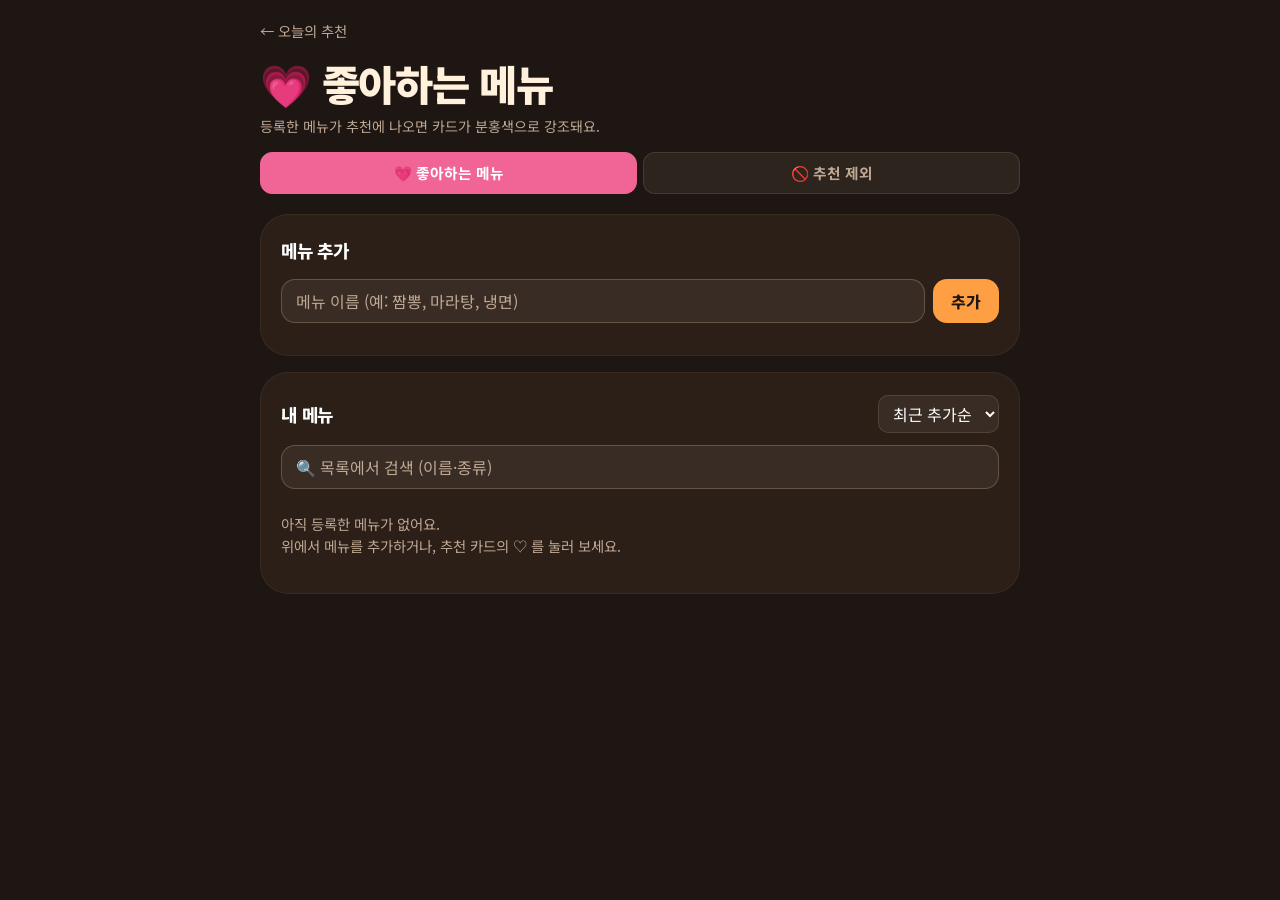
==== commit d3d7c1c7: "B안 디자인 적용: 노을 식탁 히어로, 짙은 갈색 카드, 주황 강조 - 히어로: 날씨 하늘 아래 노을 언덕·나무 식탁·그릇, 아주 큰 메뉴 이름과 한 줄 설명   - 뜨거운 메뉴는" ====
--- a/favorites.html
+++ b/favorites.html
@@ -3,13 +3,14 @@
 <head>
   <meta charset="UTF-8" />
   <meta name="viewport" content="width=device-width, initial-scale=1, viewport-fit=cover" />
-  <meta name="color-scheme" content="light dark" />
+  <meta name="color-scheme" content="dark" />
+  <meta name="theme-color" content="#1E1612" />
   <title>내 메뉴 관리 · 오늘 뭐 먹지?</title>
   <link rel="icon" type="image/svg+xml" href="icon/icon.svg" />
   <link rel="icon" type="image/png" sizes="128x128" href="icon/icon_128.png" />
   <link rel="apple-touch-icon" href="icon/icon_512.png" />
   <link rel="preconnect" href="https://fonts.googleapis.com" />
-  <link href="https://fonts.googleapis.com/css2?family=Gowun+Dodum&family=Noto+Sans+KR:wght@400;600;800&display=swap" rel="stylesheet" />
+  <link href="https://fonts.googleapis.com/css2?family=Noto+Sans+KR:wght@400;500;600;700;800;900&display=swap" rel="stylesheet" />
   <link rel="stylesheet" href="style.css" />
 </head>
 <body class="fav-page">
--- a/style.css
+++ b/style.css
@@ -1,46 +1,42 @@
+/* 오늘 뭐 먹지? — B안 「식욕 자극」: 노을 하늘 아래 식탁, 짙은 갈색 카드, 주황 강조 */
 :root {
-  --bg: #fbf6ef;          /* sky.js 가 날씨에 맞춰 바꿈 */
-  --card: #ffffff;
-  --ink: #2b2420;
-  --muted: #8a7d72;
-  --line: #ece3d8;
-  --accent: #e8590c;
-  --accent-soft: #fff0e6;
-  --good: #2f9e44;
-  --radius: 18px;
+  --bg: #1E1612;          /* 식탁 아래 바탕 */
+  --card: #2B1F18;
+  --card-line: rgba(255, 200, 150, .07);
+  --ink: #FFFFFF;
+  --cream: #FFF1DC;       /* 메뉴 이름 */
+  --soft: #E8D6C4;        /* 링크·보조 글자 */
+  --muted: #BFA894;
+  --line: rgba(255, 220, 190, .12);
+  --field: rgba(255, 220, 190, .07);
+  --field-line: rgba(255, 220, 190, .22);
+  --accent: #FF9F43;
+  --on-accent: #1E1612;
+  --fav: #F783AC;
+  --radius: 28px;
   --p: 0;                 /* 스크롤 진행도 0~1 (sky.js) */
-  --glass: rgba(255, 255, 255, .52);
-  --field: #ffffff;       /* 입력칸·칩 바탕 */
-  color-scheme: light dark;
-}
-
-/* 다크 모드: 아래쪽 카드·글자만 어둡게. 하늘(#sky)과 히어로 추천 카드는 그대로 둠 */
-@media (prefers-color-scheme: dark) {
-  :root {
-    --bg: #15181d;
-    --card: #1e2228;
-    --ink: #ebe6df;
-    --muted: #a59b91;
-    --line: #343a43;
-    --accent-soft: #3b2a1f;
-    --field: #262b32;
-  }
+  --scene-h: clamp(240px, 36svh, 340px);  /* 히어로 아래 식탁 높이 */
+  color-scheme: dark;
 }
 
 * { box-sizing: border-box; }
-html { scroll-behavior: smooth; }
+html { scroll-behavior: smooth; background: var(--bg); }
 
 body {
   margin: 0;
   font-family: "Noto Sans KR", system-ui, sans-serif;
-  background-color: var(--bg);
+  background: var(--bg);
   color: var(--ink);
   line-height: 1.5;
-  transition: background-color 1.2s ease;
-}
-
-button, select { font: inherit; cursor: pointer; }
-
+  word-break: keep-all;
+}
+
+button, select, input { font: inherit; }
+button, select { cursor: pointer; }
+a { color: var(--soft); text-decoration: none; }
+a:hover { color: #fff; }
+:focus-visible { outline: 2px solid var(--accent); outline-offset: 2px; }
+[hidden] { display: none !important; }
 
 /* ── 하늘 배경 ─────────────────────────────── */
 #sky {
@@ -144,350 +140,381 @@
 @keyframes flash { 0% { opacity: 0; } 4% { opacity: .55; } 9% { opacity: .05; } 14% { opacity: .4; } 100% { opacity: 0; } }
 
 
+/* 해 질 녘이면 해를 지평선 가까이 */
+#sky.dusk .sky-sun { opacity: 1; top: auto; bottom: calc(var(--scene-h) - 140px); right: -80px; width: 380px; height: 380px; }
+#sky.dusk .sky-sun .rays { opacity: .5; }
+
+
 /* ── 히어로 ────────────────────────────────── */
 .hero {
   position: relative;
   z-index: 1;
   min-height: 100vh;
   min-height: 100svh;
-  max-width: 1040px;
-  margin: 0 auto;
-  padding: max(14px, env(safe-area-inset-top)) 18px 64px;
   display: flex;
   flex-direction: column;
   color: #fff;
-}
-
-.hero-top { display: flex; align-items: center; justify-content: space-between; gap: 8px; }
-.brand { font-family: "Gowun Dodum", sans-serif; font-size: 1.15rem; text-shadow: 0 1px 8px rgba(0,0,0,.25); }
-.bowl { display: inline-block; animation: bob 2.4s ease-in-out infinite; }
-@keyframes bob { 50% { transform: translateY(-4px) rotate(-6deg); } }
-.hero-link {
-  color: #fff; text-decoration: none; font-size: .85rem;
-  padding: 6px 12px; border-radius: 999px;
-  background: rgba(255,255,255,.18); border: 1px solid rgba(255,255,255,.3);
+  overflow: hidden;
+}
+
+/* 식탁 장면 (맨 아래, 화면 전체 너비) */
+.scene { position: absolute; left: 0; right: 0; bottom: 0; height: var(--scene-h); pointer-events: none; }
+.scene .hills { position: absolute; left: 0; top: -44px; width: 100%; height: 52px; display: block; }
+.scene .table {
+  position: absolute; inset: 0;
+  background: linear-gradient(180deg, #8A4E2C 0%, #5A321D 48%, var(--bg) 100%);
+}
+.scene .grain { position: absolute; left: 0; top: 4px; width: 100%; height: 80px; }
+.scene .glow {
+  position: absolute; left: var(--dish-x, 50%); top: -60px; width: 520px; height: 300px; transform: translateX(-50%);
+  background: radial-gradient(closest-side, rgba(255, 180, 90, .5), rgba(255, 180, 90, 0));
+}
+
+/* 그릇·접시 */
+.dish {
+  --w: min(300px, 76vw);
+  --broth: #E8C88E; --broth-hi: #FBEBC6; --broth-lo: #C99A5A;
+  position: absolute; left: var(--dish-x, 50%); top: 14px; width: var(--w);
+  transform: translateX(-50%);
+  animation: dish-in .7s ease both;
+}
+.dish.swap { animation: dish-swap .5s ease; }
+@keyframes dish-in { from { opacity: 0; transform: translate(-50%, 16px); } }
+@keyframes dish-swap { 0% { transform: translate(-50%, 0) scale(1); } 40% { transform: translate(-50%, 6px) scale(.96); } 100% { transform: translate(-50%, 0) scale(1); } }
+.dish .vessel { display: block; width: 100%; height: auto; overflow: visible; }
+.dish[data-type="bowl"] .plate, .dish[data-type="cold"] .plate { display: none; }
+.dish[data-type="plate"] .bowl { display: none; }
+.dish:not([data-type="cold"]) .ice { display: none; }
+.dish[data-broth="red"] { --broth: #D9482B; --broth-hi: #F07A4E; --broth-lo: #A8301C; }
+.dish[data-broth="brown"] { --broth: #A86A3A; --broth-hi: #D4955A; --broth-lo: #7A4524; }
+.dish[data-broth="clear"] { --broth: #EFE3C2; --broth-hi: #FFF8E4; --broth-lo: #D8C49A; }
+.dish[data-type="cold"] { --broth: #C9DCE0; --broth-hi: #F1F8F8; --broth-lo: #9FBDC4; }
+
+/* 음식(이모지)이 그릇 국물 위에 담긴 모양 */
+.dish .food {
+  position: absolute; left: 50%; top: calc(var(--w) * 30 / 300);
+  transform: translate(-50%, -70%);
+  font-size: calc(var(--w) * .34); line-height: 1;
+  filter: drop-shadow(0 6px 8px rgba(40, 15, 5, .45));
+}
+.dish[data-type="plate"] .food { top: calc(var(--w) * 72 / 300); transform: translate(-50%, -62%); font-size: calc(var(--w) * .38); }
+.dish .steam { position: absolute; left: 50%; bottom: calc(100% - var(--w) * 26 / 300); width: 44%; transform: translateX(-50%); overflow: visible; }
+.dish:not([data-type="bowl"]) .steam { display: none; }
+.steam path { opacity: 0; animation: steam 3.6s ease-in-out infinite; }
+.steam .s2 { animation-delay: 1.2s; }
+.steam .s3 { animation-delay: 2.4s; }
+@keyframes steam { 0% { transform: translateY(8px); opacity: 0; } 30% { opacity: .5; } 100% { transform: translateY(-26px); opacity: 0; } }
+.dish .chopsticks { position: absolute; right: -9%; top: -26%; width: 12%; transform: rotate(28deg); transform-origin: 50% 50%; }
+
+.hero-inner {
+  position: relative; z-index: 1; flex: 1;
+  width: min(1040px, 100%); margin: 0 auto;
+  padding: max(20px, env(safe-area-inset-top)) 24px 24px;
+  display: flex; flex-direction: column;
+  text-shadow: 0 1px 10px rgba(60, 20, 40, .45);
+}
+
+.hero-top { display: flex; align-items: flex-start; justify-content: space-between; gap: 10px; }
+.loc { min-width: 0; display: flex; flex-wrap: wrap; align-items: center; gap: 6px 10px; }
+.loc-name { display: flex; align-items: center; gap: 6px; min-width: 0; font-size: 1.55rem; font-weight: 800; letter-spacing: -.02em; }
+.loc-name svg { flex: none; }
+.loc-name span { white-space: nowrap; overflow: hidden; text-overflow: ellipsis; }
+.pill, .hero-chips span {
+  display: inline-flex; align-items: center; gap: 4px; white-space: nowrap;
+  font-size: .82rem; font-weight: 600; padding: 5px 11px; border-radius: 999px;
+  background: rgba(30, 15, 30, .3); border: 1px solid rgba(255, 255, 255, .32);
+  text-shadow: none; backdrop-filter: blur(6px); -webkit-backdrop-filter: blur(6px);
+}
+.top-btns { display: flex; gap: 6px; flex: none; }
+
+.round-btn {
+  position: relative; width: 44px; height: 44px; flex: none; padding: 0;
+  display: grid; place-items: center; border-radius: 50%;
+  color: #fff; background: rgba(30, 15, 30, .25); border: 1px solid rgba(255, 255, 255, .3);
   backdrop-filter: blur(8px); -webkit-backdrop-filter: blur(8px);
-}
-.hero-link:hover { background: rgba(255,255,255,.3); }
-.hero-links { display: flex; gap: 6px; flex-wrap: wrap; justify-content: flex-end; }
-.hero-link .count:not(:empty) {
-  display: inline-block; min-width: 1.4em; margin-left: 2px; padding: 0 5px; border-radius: 999px;
-  background: #f06595; color: #fff; font-size: .72rem; font-weight: 800; text-align: center;
-}
-.hero-link .count.ex:not(:empty) { background: #868e96; }
-
-.hero-head {
-  margin-top: clamp(20px, 7vh, 72px);
-  opacity: calc(1 - var(--p) * 1.3);
-  transform: translateY(calc(var(--p) * 24px));
-}
-
-.ctx-row { display: flex; flex-wrap: wrap; gap: 8px; }
-.ctx-item {
-  display: flex; align-items: center; gap: 6px; min-width: 0; max-width: 100%;
-  padding: 5px 12px 5px 8px; border-radius: 999px;
-  background: rgba(0,0,0,.16); border: 1px solid rgba(255,255,255,.22);
-  backdrop-filter: blur(10px); -webkit-backdrop-filter: blur(10px);
-  font-size: .85rem;
-}
-.ctx-item .ico { font-size: 1.05rem; }
-.ctx-item small { display: none; }
-.ctx-item b { display: block; font-weight: 600; white-space: nowrap; overflow: hidden; text-overflow: ellipsis; }
-
-.kicker { margin: 22px 0 2px; font-size: 1rem; opacity: .92; text-shadow: 0 1px 8px rgba(0,0,0,.25); }
+  font-size: 1.1rem; text-shadow: none; transition: background .15s, transform .15s;
+}
+.round-btn:hover { background: rgba(30, 15, 30, .4); color: #fff; }
+.round-btn .count:not(:empty) {
+  position: absolute; top: -4px; right: -4px; min-width: 18px; height: 18px; padding: 0 5px;
+  border-radius: 9px; background: var(--fav); color: #fff; font-size: .68rem; font-weight: 800; line-height: 18px; text-align: center;
+}
+.kid-btn.on { background: rgba(64, 192, 87, .85); border-color: #fff; }
+.kid-btn.on::after {
+  content: "✓"; position: absolute; right: -3px; bottom: -3px; width: 17px; height: 17px; border-radius: 50%;
+  background: #fff; color: #2b8a3e; font-size: .65rem; font-weight: 900; line-height: 17px; text-align: center;
+}
+
+/* 오늘의 한 그릇 */
+.hero-copy { margin: clamp(18px, 5vh, 52px) 0 calc(var(--scene-h) - 96px); max-width: 640px; }
+.kicker { margin: 0; font-size: 1.05rem; font-weight: 500; }
 .hero h1 {
-  font-family: "Gowun Dodum", sans-serif;
-  font-weight: 400;
-  font-size: clamp(2rem, 6vw, 3.3rem);
-  line-height: 1.2;
-  margin: 0;
-  text-shadow: 0 2px 18px rgba(0,0,0,.28);
-  animation: rise .9s ease both;
-}
+  margin: 2px 0 0; color: var(--cream);
+  font-weight: 900; letter-spacing: -.045em; line-height: 1.05;
+  font-size: clamp(64px, 22vw, 120px);
+  overflow-wrap: anywhere;
+}
+.hero h1[data-len="m"] { font-size: clamp(52px, 17vw, 104px); }
+.hero h1[data-len="l"] { font-size: clamp(42px, 12.5vw, 84px); }
+.hero h1[data-len="xl"] { font-size: clamp(34px, 9.6vw, 68px); }
+.hero h1.pop { animation: rise .55s ease both; }
 @keyframes rise { from { opacity: 0; transform: translateY(10px); } }
-
-.recs-wrap { margin-top: clamp(18px, 4vh, 36px); }
-
-/* 추천 카드 (유리) */
-.recs { display: grid; gap: 12px; }
-.rec {
-  position: relative; text-align: left; color: #2b2420;  /* 하늘 위 유리 카드라 다크 모드에서도 진한 글자 */
-  background: var(--glass);
-  border: 2px solid rgba(255,255,255,.45);
-  border-radius: var(--radius);
-  padding: 14px;
-  backdrop-filter: blur(16px) saturate(1.3); -webkit-backdrop-filter: blur(16px) saturate(1.3);
-  box-shadow: 0 8px 28px rgba(20, 30, 50, .14);
-  transition: transform .18s, border-color .18s, background .18s;
-  animation: rise .6s ease both;
-}
-.rec:hover { transform: translateY(-3px); background: rgba(255,255,255,.66); }
-.rec.sel { border-color: var(--accent); background: rgba(255, 246, 238, .7); }
-.rec .emoji { font-size: 2.1rem; line-height: 1.1; }
-.rec .name { font-weight: 800; font-size: 1.05rem; margin: 4px 0 2px; }
-.rec .desc { color: #5e544b; font-size: .82rem; margin: 0 0 6px; }
-.rec ul { list-style: none; padding: 0; margin: 0; font-size: .78rem; display: grid; gap: 2px; }
-.rec .rank { position: absolute; top: 10px; right: 12px; font-size: .72rem; color: #5e544b; }
-
-/* 좋아하는 메뉴: 하트 버튼과 강조 카드 */
-.rec .fav-btn {
-  position: absolute; top: 6px; right: 8px; z-index: 1;
-  width: 32px; height: 32px; display: grid; place-items: center;
-  border-radius: 50%; font-size: 1.15rem; line-height: 1; color: #c2255c;
-  background: rgba(255,255,255,.55); border: 1px solid rgba(194,37,92,.25);
-  transition: transform .15s, background .15s;
-}
-.rec .fav-btn:hover { transform: scale(1.12); background: #fff; }
-.rec .fav-btn:focus-visible { outline: 2px solid #c2255c; outline-offset: 2px; }
-.rec .fav-btn.on { color: #fff; background: #f06595; border-color: #f06595; animation: pop .35s ease; }
-@keyframes pop { 50% { transform: scale(1.3); } }
-.rec .rank { right: 48px; top: 13px; }
-.rec.fav {
-  border-color: #f06595;
-  background: linear-gradient(135deg, rgba(255, 228, 240, .82), rgba(255, 255, 255, .6));
-  box-shadow: 0 0 0 3px rgba(240, 101, 149, .28), 0 10px 32px rgba(214, 51, 108, .28);
-}
-.rec.fav:hover { background: linear-gradient(135deg, rgba(255, 222, 236, .92), rgba(255, 255, 255, .72)); }
-.rec.fav.sel { border-color: var(--accent); }
-.rec .fav-flag {
-  display: inline-block; vertical-align: middle; margin-left: 4px; padding: 1px 8px; border-radius: 999px;
-  font-size: .68rem; font-weight: 800; color: #fff; background: #f06595; white-space: nowrap;
-}
-.rec.top .fav-flag { font-size: .75rem; }
-
-/* 추천 제외 버튼 (하트 아래, 평소엔 흐리게) */
-.rec .ex-btn {
-  position: absolute; top: 42px; right: 10px; z-index: 1;
-  width: 28px; height: 28px; display: grid; place-items: center;
-  border-radius: 50%; font-size: .8rem; line-height: 1;
-  background: rgba(255,255,255,.45); border: 1px solid rgba(0,0,0,.08);
-  opacity: .55; transition: opacity .15s, transform .15s, background .15s;
-}
-.rec:hover .ex-btn, .rec .ex-btn:focus-visible { opacity: 1; }
-.rec .ex-btn:hover { opacity: 1; transform: scale(1.12); background: #fff; border-color: rgba(250,82,82,.5); }
-.rec .ex-btn:focus-visible { outline: 2px solid #fa5252; outline-offset: 2px; }
-@media (hover: none) { .rec .ex-btn { opacity: .8; } }
-/* 작은 카드는 근거 배지와 겹치지 않게 하트 왼쪽에 */
-.rec-row .rec .ex-btn { top: 8px; right: 44px; }
-.rec-row .rec .rank { right: 78px; }
-.rec .kid-flag {
-  display: inline-block; margin-left: 2px; padding: 0 6px; border-radius: 999px; white-space: nowrap;
-  font-size: .68rem; font-weight: 700; color: #2b8a3e; background: rgba(211, 249, 216, .85);
-}
-
-/* 추천 근거 종류별 색 (하늘 위 유리 카드라 다크 모드에서도 같은 색) */
-.rec { --k-weather: #1c7ed6; --k-season: #e8590c; --k-region: #9c36b5; --k-nearby: #2b8a3e; --k-meal: #6f645a; --k-random: #6f645a; }
-.rec .basis {
-  justify-self: start; display: inline-block; margin-top: 6px;
-  padding: 2px 9px; border-radius: 999px;
-  font-size: .72rem; font-weight: 800; color: #fff; white-space: nowrap;
-  background: var(--kc, #6f645a);
-}
-.rec.top .basis { font-size: .8rem; padding: 3px 11px; margin-top: 0; }
-.rec .why { display: flex; gap: 6px; align-items: baseline; line-height: 1.35; }
-.rec .why .tag {
-  flex: none; padding: 0 6px; border-radius: 6px;
-  font-size: .68rem; font-weight: 700; white-space: nowrap;
-  color: var(--kc); background: color-mix(in srgb, var(--kc) 14%, transparent);
-  border: 1px solid color-mix(in srgb, var(--kc) 35%, transparent);
-}
-.basis-weather, .why-weather { --kc: var(--k-weather); }
-.basis-season, .why-season { --kc: var(--k-season); }
-.basis-region, .why-region { --kc: var(--k-region); }
-.basis-nearby, .why-nearby { --kc: var(--k-nearby); }
-.basis-meal, .why-meal { --kc: var(--k-meal); }
-.basis-random { --kc: var(--k-random); }
-
-.rec.top { display: grid; grid-template-columns: auto 1fr; gap: 0 18px; align-items: center; padding: 18px 20px; }
-.rec.top .emoji { font-size: 4rem; grid-row: span 5; animation: bob 3s ease-in-out infinite; }
-.rec.top .name { font-size: 1.6rem; }
-.rec.top .desc { font-size: .9rem; }
-.rec.top ul { font-size: .85rem; }
-.rec.top .rank { color: var(--accent); font-weight: 800; font-size: .8rem; }
-
-.rec-row { display: grid; grid-template-columns: repeat(5, 1fr); gap: 12px; }
-.rec-row .rec:nth-child(1) { animation-delay: .05s; }
-.rec-row .rec:nth-child(2) { animation-delay: .1s; }
-.rec-row .rec:nth-child(3) { animation-delay: .15s; }
-.rec-row .rec:nth-child(4) { animation-delay: .2s; }
-.rec-row .rec:nth-child(5) { animation-delay: .25s; }
-.rec-row .rec ul li:nth-child(n+3) { display: none; }
-
-.placeholder {
-  color: #fff; text-align: center; padding: 28px;
-  border-radius: var(--radius); background: rgba(255,255,255,.15);
-  border: 1px dashed rgba(255,255,255,.5);
-}
-
-.recs-actions { display: flex; align-items: center; gap: 12px; margin-top: 14px; flex-wrap: wrap; opacity: calc(1 - var(--p) * 1.6); }
-.glass-btn {
-  color: #fff; border: 1px solid rgba(255,255,255,.4); border-radius: 999px; padding: 8px 16px;
-  background: rgba(30,40,55,.28); backdrop-filter: blur(10px); -webkit-backdrop-filter: blur(10px);
-  transition: background .15s;
-}
-.glass-btn:hover { background: rgba(30,40,55,.4); }
-.glass-btn.kid-btn.on { background: rgba(64, 192, 87, .78); border-color: rgba(255,255,255,.75); font-weight: 700; }
-.glass-btn.kid-btn.on::after { content: " ✓"; }
-.hint { font-size: .82rem; text-shadow: 0 1px 6px rgba(0,0,0,.45); }
-
-/* 아래로 안내 */
-.scroll-cue {
-  position: absolute; left: 50%; bottom: 18px; transform: translateX(-50%);
-  width: 26px; height: 42px; border: 2px solid rgba(255,255,255,.7); border-radius: 14px;
-  opacity: calc(1 - var(--p) * 3);
-}
-.scroll-cue span {
-  position: absolute; left: 50%; top: 8px; width: 4px; height: 8px; margin-left: -2px;
-  border-radius: 2px; background: #fff; animation: cue 1.8s ease-in-out infinite;
-}
-@keyframes cue { 0% { opacity: 0; transform: translateY(0); } 30% { opacity: 1; } 100% { opacity: 0; transform: translateY(14px); } }
-
-
-/* ── 아래쪽 (하늘 → 바탕색) ────────────────── */
+.tagline { margin: 10px 0 0; font-size: 1.3rem; font-weight: 700; line-height: 1.4; letter-spacing: -.02em; }
+.fav-flag {
+  display: inline-block; vertical-align: middle; margin-left: 6px; padding: 2px 9px; border-radius: 999px;
+  font-size: .78rem; font-weight: 800; color: #fff; background: var(--fav); text-shadow: none; letter-spacing: 0;
+}
+.hero-chips { display: flex; flex-wrap: wrap; gap: 8px; margin-top: 14px; }
+.hero-chips .accent { background: var(--accent); border-color: var(--accent); color: var(--on-accent); font-weight: 800; }
+.hero-chips .kid { background: rgba(64, 192, 87, .8); border-color: rgba(255,255,255,.6); }
+
+/* 추천 근거 (종류 꼬리표 + 문장) */
+.hero-why, .why-list ul { list-style: none; margin: 12px 0 0; padding: 0; display: grid; gap: 4px; font-size: .86rem; }
+.why { display: flex; gap: 8px; align-items: baseline; line-height: 1.4; }
+.why .tag {
+  flex: none; padding: 0 7px; border-radius: 6px; font-size: .72rem; font-weight: 700; white-space: nowrap; text-shadow: none;
+  color: var(--kc); background: color-mix(in srgb, var(--kc) 18%, rgba(20, 10, 10, .35));
+  border: 1px solid color-mix(in srgb, var(--kc) 45%, transparent);
+}
+.why-weather { --kc: #8ECBFF; }
+.why-season { --kc: #FFB46B; }
+.why-region { --kc: #E39BFF; }
+.why-nearby { --kc: #9BE7A6; }
+.why-meal { --kc: #E3D3C3; }
+
+.hero-actions { margin-top: auto; display: flex; gap: 8px; max-width: 560px; width: 100%; text-shadow: none; }
+.hero-actions .round-btn.soft { background: rgba(255, 230, 200, .1); border-color: rgba(255, 230, 200, .3); }
+#btn-fav svg { fill: none; }
+#btn-fav.on { background: var(--fav); border-color: var(--fav); animation: pop .35s ease; }
+#btn-fav.on svg { fill: #fff; }
+@keyframes pop { 50% { transform: scale(1.18); } }
+.pill-btn {
+  flex: 1; min-width: 0; height: 44px; padding: 0 12px; border-radius: 22px;
+  display: inline-flex; align-items: center; justify-content: center; gap: 6px;
+  font-size: .9rem; font-weight: 600; white-space: nowrap; color: #fff;
+}
+.pill-btn svg { flex: none; }
+.pill-btn.primary { flex: 1.3; background: var(--accent); color: var(--on-accent); font-weight: 800; border: 0; }
+.pill-btn.primary:hover { color: var(--on-accent); filter: brightness(1.06); }
+.pill-btn.soft { background: rgba(255, 230, 200, .1); border: 1px solid rgba(255, 230, 200, .3); }
+.pill-btn.soft:hover { background: rgba(255, 230, 200, .18); }
+
+.placeholder-copy { opacity: .9; }
+
+
+/* ── 아래쪽 카드 ──────────────────────────── */
 .below {
-  position: relative;
-  z-index: 1;
-  padding: 0 0 32px;
-  display: grid;
-  grid-template-columns: minmax(0, 1fr);
-  gap: 20px;
-}
-.below::before { /* 하늘이 바탕색으로 녹아드는 띠 */
-  content: "";
-  position: absolute; left: 0; right: 0; top: -220px; height: 220px;
-  background: linear-gradient(180deg, transparent, var(--bg));
-  pointer-events: none;
-  transition: background 1.2s ease;
-}
-.below::after { /* 띠 아래는 바탕색으로 꽉 채움 */
-  content: ""; position: absolute; inset: 0; z-index: -1; background: var(--bg);
-  transition: background 1.2s ease;
-}
-.below > * { width: min(980px, calc(100% - 32px)); margin: 0 auto; }
-
+  position: relative; z-index: 1;
+  width: min(980px, 100%); margin: 0 auto;
+  padding: 6px 16px 0;
+  display: flex; flex-direction: column; gap: 14px;
+}
 .card {
-  background: var(--card); border: 1px solid var(--line); border-radius: var(--radius); padding: 18px;
-  box-shadow: 0 10px 30px rgba(40, 30, 20, .06);
+  display: block; background: var(--card); border: 1px solid var(--card-line); border-radius: var(--radius);
+  padding: 26px 22px 22px; color: var(--ink);
   scroll-margin-top: 16px;
 }
-
-.sec-head { display: flex; align-items: center; justify-content: space-between; gap: 8px; margin-bottom: 12px; flex-wrap: wrap; }
-.sec-head h2 { margin: 0; font-size: 1.15rem; }
-
-/* 식당 */
-.places-body { display: grid; grid-template-columns: minmax(0, 1.3fr) minmax(0, 1fr); gap: 12px; }
-#map { height: 420px; border-radius: 12px; z-index: 0; overflow: hidden; position: relative; }
-.place-list { list-style: none; margin: 0; padding: 0; max-height: 420px; overflow-y: auto; display: grid; gap: 6px; align-content: start; }
-.place { border: 1px solid var(--line); border-radius: 10px; padding: 8px 10px; cursor: pointer; }
-.place:hover { background: var(--bg); }
-.place .pn { font-weight: 600; }
-.place .meta { font-size: .78rem; color: var(--muted); }
-.badge { display: inline-block; font-size: .7rem; padding: 1px 6px; border-radius: 6px; margin-right: 4px; }
-.badge.hit { background: var(--accent); color: #fff; }
-.badge.cat { background: var(--line); color: var(--ink); }
-.kind { font-size: .72rem; color: var(--muted); font-weight: 400; }
-.ext { display: flex; gap: 6px; }
-.ext a { font-size: .8rem; text-decoration: none; border-radius: 8px; padding: 5px 10px; color: #111; }
-.ext .kakao { background: #fee500; }
-.ext .naver { background: #03c75a; color: #fff; }
-.note { font-size: .78rem; color: var(--muted); margin: 10px 0 0; }
-.empty { color: var(--muted); font-size: .9rem; padding: 12px; }
-.user-dot { width: 16px; height: 16px; border-radius: 50%; background: #1c7ed6; border: 3px solid #fff; box-shadow: 0 0 0 2px #1c7ed6; }
+.card h2, .sec-head h2 { margin: 0; font-size: 1.12rem; font-weight: 800; letter-spacing: -.01em; }
+.sec-head { display: flex; align-items: center; justify-content: space-between; gap: 8px 12px; flex-wrap: wrap; }
+.note { font-size: .76rem; color: var(--muted); margin: 12px 0 0; }
+.empty { color: var(--muted); font-size: .9rem; padding: 14px 0; list-style: none; }
+.hint { font-size: .78rem; color: var(--muted); }
+.link-btn {
+  display: inline-flex; align-items: center; gap: 2px; padding: 4px 0; border: 0; background: none;
+  color: var(--soft); font-size: .92rem;
+}
+.link-btn:hover { color: #fff; }
+.link-btn[aria-expanded="true"] svg { transform: rotate(90deg); }
+
+/* 이런 메뉴도 */
+.alts-line { margin: 0; font-size: 1.05rem; font-weight: 700; line-height: 1.5; white-space: pre-line; }
+.rule { height: 1px; background: var(--line); margin: 20px 0 16px; }
+.alt-grid { display: grid; grid-template-columns: repeat(5, minmax(0, 1fr)); gap: 4px; }
+.alt {
+  position: relative; display: flex; flex-direction: column; align-items: center; gap: 6px;
+  padding: 6px 2px 8px; border: 0; border-radius: 16px; background: none; color: #fff; text-align: center;
+  transition: background .15s, transform .15s;
+  animation: rise .5s ease both;
+}
+.alt:hover { background: rgba(255, 220, 190, .06); transform: translateY(-2px); }
+.alt .disc {
+  --in: #EFE6DA; --mid: #EADBC4;
+  width: 56px; height: 56px; border-radius: 50%; display: grid; place-items: center; font-size: 28px; line-height: 1;
+  background: radial-gradient(circle, var(--mid) 0 58%, var(--in) 59% 70%, #3D2C22 71%);
+}
+.alt .disc[data-broth="red"] { --mid: #D9482B; --in: #EFE6DA; }
+.alt .disc[data-broth="brown"] { --mid: #B5713E; --in: #4A3A30; }
+.alt .disc[data-broth="cream"] { --mid: #E9C78A; --in: #2B2B2E; }
+.alt .disc[data-broth="clear"] { --mid: #EFE3C2; --in: #EFE6DA; }
+.alt .disc[data-type="cold"] { --mid: #C9DCE0; --in: #EFE6DA; }
+.alt b { font-size: .9rem; font-weight: 700; line-height: 1.3; display: -webkit-box; -webkit-line-clamp: 2; -webkit-box-orient: vertical; overflow: hidden; }
+.alt small { font-size: .72rem; color: var(--muted); line-height: 1.3; display: -webkit-box; -webkit-line-clamp: 2; -webkit-box-orient: vertical; overflow: hidden; }
+.alt.fav .disc { box-shadow: 0 0 0 2px var(--fav), 0 0 16px rgba(247, 131, 172, .5); }
+.alt .heart { position: absolute; top: 2px; right: calc(50% - 36px); font-size: .8rem; color: var(--fav); }
+.score-curve { display: block; width: 100%; height: 84px; margin-top: 10px; overflow: visible; }
+.score-curve text { font: 700 13px "Noto Sans KR", sans-serif; fill: var(--cream); }
+.alts-foot { display: flex; align-items: center; justify-content: space-between; gap: 8px; margin-top: 8px; }
+.why-list { margin-top: 10px; display: grid; gap: 14px; }
+.why-list .wl-name { font-weight: 800; font-size: .95rem; }
+.why-list ul { margin-top: 6px; font-size: .82rem; }
+
+/* 지금 갈 수 있는 곳 */
+.near { padding: 24px 24px 22px; transition: transform .15s; }
+.near:hover { color: #fff; transform: translateY(-2px); }
+.near-head { display: flex; align-items: center; gap: 8px; color: var(--soft); font-size: .98rem; font-weight: 500; }
+.near-head svg { color: var(--accent); }
+.near-body { display: flex; align-items: flex-end; justify-content: space-between; gap: 12px; margin-top: 12px; }
+.near-body p { margin: 0; font-size: 1.22rem; font-weight: 700; line-height: 1.45; white-space: pre-line; }
+.near-num { font-size: 3.4rem; font-weight: 800; letter-spacing: -.04em; line-height: 1; color: var(--accent); white-space: nowrap; }
+.near-num small { font-size: 1.4rem; margin-left: 2px; }
+
+/* 주변 식당 */
+.ext { display: flex; gap: 14px; }
+.ext a { display: inline-flex; align-items: center; font-size: .88rem; }
+.ext a::after { content: "›"; margin-left: 4px; font-size: 1.1rem; line-height: 1; }
+.places-body { display: grid; grid-template-columns: minmax(0, 1.25fr) minmax(0, 1fr); gap: 18px; margin-top: 14px; }
+#map { height: 400px; border-radius: 18px; overflow: hidden; position: relative; z-index: 0; background: #33251C; }
+.place-list { list-style: none; margin: 0; padding: 0; max-height: 400px; overflow-y: auto; counter-reset: pl; scrollbar-width: thin; scrollbar-color: rgba(255,220,190,.2) transparent; }
+.place {
+  counter-increment: pl;
+  display: flex; align-items: center; gap: 12px; padding: 13px 4px; cursor: pointer;
+  border-bottom: 1px solid var(--line); border-radius: 0; transition: background .15s;
+}
+.place:last-child { border-bottom: 0; }
+.place:hover { background: rgba(255, 220, 190, .04); }
+.place::before {
+  content: counter(pl); flex: none; width: 24px; height: 24px; border-radius: 50%;
+  display: grid; place-items: center; font-size: .72rem; font-weight: 800;
+  background: rgba(255, 220, 190, .14); color: var(--soft);
+}
+.place.hit::before { background: var(--accent); color: var(--on-accent); }
+.place .tx { flex: 1; min-width: 0; display: flex; flex-direction: column; }
+.place .pn { font-size: 1rem; font-weight: 700; overflow: hidden; text-overflow: ellipsis; white-space: nowrap; }
+.place .meta { font-size: .8rem; color: var(--muted); overflow: hidden; text-overflow: ellipsis; white-space: nowrap; }
+.place .meta .lv { color: var(--accent); }
+.place:not(.hit) .meta .lv { color: var(--soft); }
+.place .dist { flex: none; font-size: .92rem; }
+.user-dot { width: 16px; height: 16px; border-radius: 50%; background: #4C7DF0; border: 3px solid #fff; box-shadow: 0 0 0 2px #4C7DF0; }
 
 /* 카카오맵 마커·말풍선 */
-.map-dot { width: 12px; height: 12px; border-radius: 50%; background: #868e96; border: 2px solid #fff; box-shadow: 0 1px 3px rgba(0,0,0,.35); cursor: pointer; }
-.map-dot.strong { width: 18px; height: 18px; background: var(--accent, #e8590c); }
+.map-dot { width: 12px; height: 12px; border-radius: 50%; background: #8a7d72; border: 2px solid #fff; box-shadow: 0 1px 3px rgba(0,0,0,.35); cursor: pointer; }
+.map-dot.strong { width: 18px; height: 18px; background: var(--accent); }
 .map-dot:hover { transform: scale(1.2); }
-.map-pop { position: relative; margin-bottom: 14px; background: #fff; color: #111; border-radius: 10px; padding: 9px 26px 9px 12px; font-size: .82rem; line-height: 1.45; box-shadow: 0 3px 14px rgba(0,0,0,.25); white-space: nowrap; }
-.map-pop::after { content: ""; position: absolute; left: 50%; bottom: -7px; margin-left: -7px; border: 7px solid transparent; border-bottom: 0; border-top-color: #fff; }
-.map-pop a { color: var(--accent, #e8590c); font-weight: 600; text-decoration: none; }
-.map-pop-x { position: absolute; top: 2px; right: 4px; border: 0; background: none; font-size: 1rem; line-height: 1; color: #868e96; cursor: pointer; padding: 4px; }
-.map-fail { height: 100%; display: grid; place-items: center; text-align: center; padding: 16px; color: var(--muted); background: var(--bg); border-radius: 12px; font-size: .9rem; }
+.map-pop { position: relative; margin-bottom: 14px; background: #2B1F18; color: #fff; border-radius: 12px; padding: 9px 26px 9px 12px; font-size: .82rem; line-height: 1.45; box-shadow: 0 3px 14px rgba(0,0,0,.4); white-space: nowrap; }
+.map-pop::after { content: ""; position: absolute; left: 50%; bottom: -7px; margin-left: -7px; border: 7px solid transparent; border-bottom: 0; border-top-color: #2B1F18; }
+.map-pop a { color: var(--accent); font-weight: 700; }
+.map-pop-x { position: absolute; top: 2px; right: 4px; border: 0; background: none; font-size: 1rem; line-height: 1; color: var(--muted); cursor: pointer; padding: 4px; }
+.map-fail { height: 100%; display: grid; place-items: center; text-align: center; padding: 16px; color: var(--muted); font-size: .9rem; }
+.leaflet-popup-content-wrapper, .leaflet-popup-tip { background: #2B1F18; color: #fff; }
+.leaflet-popup-content a { color: var(--accent); }
+
+/* 입력칸·칩 */
+.search { display: flex; gap: 8px; margin-top: 16px; }
+.search input {
+  flex: 1; min-width: 0; height: 44px; padding: 0 14px; border-radius: 14px;
+  border: 1px solid var(--field-line); background: var(--field); color: #fff;
+}
+.search input::placeholder { color: var(--muted); }
+.search input:focus { outline: none; border-color: var(--accent); }
+.search button {
+  flex: none; height: 44px; padding: 0 16px; border: 0; border-radius: 14px;
+  background: var(--accent); color: var(--on-accent); font-weight: 800;
+}
+.search #btn-locate { width: 44px; padding: 0; display: grid; place-items: center; background: var(--field); color: #fff; border: 1px solid var(--field-line); }
+.chips { display: flex; flex-wrap: wrap; gap: 8px; }
+.chip {
+  height: 36px; padding: 0 14px; border-radius: 18px;
+  border: 1px solid var(--field-line); background: transparent; color: #fff; font-size: .88rem;
+}
+.chip:hover { border-color: rgba(255, 220, 190, .5); }
+.chip.on { background: var(--accent); border-color: var(--accent); color: var(--on-accent); font-weight: 800; }
+.chip.off { opacity: .4; text-decoration: line-through; }
 
 /* 레시피 */
-.ghost-btn { border: 1px solid var(--line); background: var(--field); color: var(--ink); border-radius: 8px; padding: 5px 10px; font-size: .8rem; }
-.ghost-btn:hover { border-color: var(--accent); }
-.recipe-variants { margin-top: 10px; }
-.recipe-sites { display: grid; grid-template-columns: repeat(4, minmax(0, 1fr)); gap: 8px; margin-top: 12px; }
+.recipe-variants { margin-top: 14px; }
+.recipe-sites { display: grid; grid-template-columns: repeat(4, minmax(0, 1fr)); gap: 10px; margin-top: 16px; }
 .site {
-  --sc: var(--accent);
-  display: flex; align-items: center; gap: 10px; min-width: 0;
-  padding: 12px; border-radius: 12px; text-decoration: none; color: var(--ink);
-  border: 1px solid color-mix(in srgb, var(--sc) 35%, var(--line));
-  background: color-mix(in srgb, var(--sc) 7%, var(--card));
-  transition: transform .15s, border-color .15s, background .15s;
-}
-.site:hover { transform: translateY(-2px); border-color: var(--sc); background: color-mix(in srgb, var(--sc) 14%, var(--card)); }
-.site:focus-visible { outline: 2px solid var(--sc); outline-offset: 2px; }
-.site .ico { font-size: 1.5rem; line-height: 1; flex: none; }
-.site .tx { flex: 1; min-width: 0; display: grid; }
-.site .tx b { font-size: .92rem; overflow: hidden; text-overflow: ellipsis; white-space: nowrap; }
-.site .tx small { font-size: .74rem; color: var(--muted); overflow: hidden; text-overflow: ellipsis; white-space: nowrap; }
-.site .go { color: var(--sc); font-weight: 800; flex: none; }
-.site-10000 { --sc: #e8590c; }
-.site-youtube { --sc: #e03131; }
-.site-naver { --sc: #03c75a; }
-.site-google { --sc: #1c7ed6; }
+  display: flex; align-items: center; justify-content: space-between; gap: 8px; min-width: 0;
+  min-height: 56px; padding: 8px 16px; border-radius: 16px; background: var(--field); color: #fff;
+  transition: background .15s, transform .15s;
+}
+.site:hover { background: rgba(255, 220, 190, .13); transform: translateY(-2px); color: #fff; }
+.site .ico { display: none; }
+.site .tx { min-width: 0; display: grid; }
+.site .tx b { font-size: .95rem; font-weight: 600; overflow: hidden; text-overflow: ellipsis; white-space: nowrap; }
+.site .tx small { font-size: .72rem; color: var(--muted); overflow: hidden; text-overflow: ellipsis; white-space: nowrap; }
+.site .go { color: var(--soft); flex: none; }
 .recipe-sites .empty { grid-column: 1 / -1; }
-.recipe-recent:not(:empty) { display: flex; flex-wrap: wrap; align-items: center; gap: 6px; margin-top: 12px; }
+.recipe-recent:not(:empty) { display: flex; flex-wrap: wrap; align-items: center; gap: 6px; margin-top: 14px; }
 .recipe-recent .lbl { font-size: .78rem; color: var(--muted); font-weight: 600; margin-right: 2px; }
+.recipe-recent .chip { height: 30px; font-size: .8rem; padding: 0 11px; }
 .recipe-recent .clear { border: 0; background: none; color: var(--muted); font-size: .78rem; text-decoration: underline; padding: 2px 4px; }
-.recipes .chip.on { background: var(--accent); border-color: var(--accent); color: #fff; }
-
-/* 설정 */
-.field-label { display: block; font-size: .8rem; color: var(--muted); margin: 14px 0 6px; font-weight: 600; }
-.field-label small { font-weight: 400; }
-.settings .sec-head { margin-bottom: 0; }
-.search { display: flex; gap: 8px; }
-.search input { flex: 1; min-width: 0; padding: 10px 12px; border: 1px solid var(--line); border-radius: 10px; font: inherit; background: var(--field); color: var(--ink); }
-.search input:focus { outline: 2px solid var(--accent-soft); border-color: var(--accent); }
-.search button { border: 0; border-radius: 10px; padding: 0 14px; background: var(--ink); color: var(--card); }
-.search #btn-locate { background: var(--accent-soft); color: var(--ink); }
-
-.options { display: flex; flex-wrap: wrap; gap: 8px; }
-.options select { border: 1px solid var(--line); border-radius: 10px; padding: 6px 10px; background: var(--field); color: var(--ink); }
-.seg { display: inline-flex; border: 1px solid var(--line); border-radius: 10px; overflow: hidden; }
-.seg button { border: 0; background: var(--field); color: var(--ink); padding: 6px 12px; }
-.seg button.on { background: var(--accent); color: #fff; }
-
-.chips { display: flex; flex-wrap: wrap; gap: 6px; }
-.chip { border: 1px solid var(--line); background: var(--field); color: var(--ink); border-radius: 999px; padding: 4px 12px; font-size: .85rem; }
-.chip.off { opacity: .4; text-decoration: line-through; }
-
-/* 아이와 함께 스위치 · 제외 메뉴 링크 */
-.switch { display: inline-flex; align-items: center; gap: 8px; cursor: pointer; padding: 4px 0; }
+
+/* 설정: 이름 ↔ 값 줄 */
+.settings { padding-bottom: 10px; }
+.settings h2 { margin-bottom: 6px; }
+.row {
+  display: flex; align-items: center; justify-content: space-between; gap: 12px;
+  min-height: 56px; padding: 8px 0; border-bottom: 1px solid var(--line); color: #fff;
+}
+.row:last-child { border-bottom: 0; }
+.row.col { flex-direction: column; align-items: stretch; padding: 14px 0; }
+.row.col .search { margin-top: 10px; }
+.row.col .chips { margin-top: 10px; }
+.row-label { font-size: 1rem; color: var(--soft); display: flex; flex-direction: column; }
+.row.col .row-label { flex-direction: row; justify-content: space-between; gap: 10px; }
+.row-label small { font-size: .74rem; color: var(--muted); }
+.row-val { font-weight: 600; color: #fff; display: inline-flex; align-items: center; gap: 2px; text-align: right; }
+.row select {
+  height: 38px; padding: 0 34px 0 14px; border-radius: 12px; font-weight: 600;
+  border: 1px solid var(--field-line); color: #fff;
+  background: var(--field) url("data:image/svg+xml,%3Csvg xmlns='http://www.w3.org/2000/svg' width='14' height='14' viewBox='0 0 24 24' fill='none' stroke='%23E8D6C4' stroke-width='2.4' stroke-linecap='round'%3E%3Cpath d='M6 9l6 6 6-6'/%3E%3C/svg%3E") no-repeat right 12px center;
+  -webkit-appearance: none; appearance: none;
+}
+.row select option { background: #2B1F18; }
+.seg { display: inline-flex; padding: 3px; border-radius: 14px; background: var(--field); border: 1px solid var(--field-line); }
+.seg button { border: 0; background: none; color: #fff; padding: 6px 16px; border-radius: 11px; font-weight: 600; }
+.seg button.on { background: var(--accent); color: var(--on-accent); font-weight: 800; }
+.link-row:hover { color: #fff; }
+.link-row:hover .row-val { color: var(--accent); }
+
+/* 아이와 함께 스위치 */
+.switch { cursor: pointer; }
 .switch input { position: absolute; opacity: 0; pointer-events: none; }
-.switch .track {
-  position: relative; flex: none; width: 40px; height: 22px; border-radius: 999px;
-  background: var(--line); transition: background .15s;
-}
+.switch .track { position: relative; flex: none; width: 48px; height: 28px; border-radius: 999px; background: rgba(255, 220, 190, .18); transition: background .15s; }
 .switch .track::after {
-  content: ""; position: absolute; top: 3px; left: 3px; width: 16px; height: 16px; border-radius: 50%;
-  background: #fff; box-shadow: 0 1px 3px rgba(0,0,0,.25); transition: transform .15s;
+  content: ""; position: absolute; top: 3px; left: 3px; width: 22px; height: 22px; border-radius: 50%;
+  background: #fff; box-shadow: 0 1px 3px rgba(0,0,0,.35); transition: transform .15s;
 }
 .switch input:checked + .track { background: #40c057; }
-.switch input:checked + .track::after { transform: translateX(18px); }
+.switch input:checked + .track::after { transform: translateX(20px); }
 .switch input:focus-visible + .track { outline: 2px solid var(--accent); outline-offset: 2px; }
-.switch small { display: block; color: var(--muted); font-size: .75rem; }
-.ghost-link {
-  align-self: center; margin-left: auto; padding: 6px 12px; border-radius: 10px; font-size: .85rem;
-  border: 1px solid var(--line); background: var(--field); color: var(--ink); text-decoration: none;
-}
-.ghost-link:hover { border-color: var(--accent); color: var(--accent); }
-
-footer { position: relative; z-index: 1; text-align: center; color: var(--muted); font-size: .75rem; padding: 0 0 24px; background: var(--bg); transition: background 1.2s ease; }
+
+/* 아래 내비 */
+.bottom-nav {
+  position: relative; z-index: 1; width: min(980px, 100%); margin: 0 auto;
+  display: flex; align-items: center; justify-content: space-between; padding: 24px 28px 16px;
+}
+.icon-btn { width: 44px; height: 44px; display: grid; place-items: center; color: #fff; }
+.dots { display: flex; align-items: center; gap: 4px; }
+.dots button { width: 22px; height: 28px; padding: 0; border: 0; background: none; display: grid; place-items: center; }
+.dots button::before { content: ""; width: 8px; height: 8px; border-radius: 4px; background: rgba(255, 230, 200, .35); transition: width .2s, background .2s; }
+.dots button.on { width: 30px; }
+.dots button.on::before { width: 20px; background: var(--accent); }
+
+footer { position: relative; z-index: 1; text-align: center; color: var(--muted); font-size: .72rem; padding: 0 16px max(24px, env(safe-area-inset-bottom)); }
 
 
 /* 알림 (아래에서 올라옴) */
 .toast {
   position: fixed; left: 50%; bottom: max(20px, env(safe-area-inset-bottom)); z-index: 50;
   transform: translate(-50%, 20px); opacity: 0; pointer-events: none;
-  max-width: calc(100% - 32px); padding: 10px 16px; border-radius: 12px;
-  background: rgba(30, 34, 40, .92); color: #fff; font-size: .88rem;
-  box-shadow: 0 8px 24px rgba(0,0,0,.25); transition: opacity .2s, transform .2s;
+  max-width: calc(100% - 32px); padding: 11px 18px; border-radius: 16px;
+  background: rgba(58, 42, 32, .96); color: #fff; font-size: .88rem; border: 1px solid rgba(255, 220, 190, .15);
+  box-shadow: 0 8px 24px rgba(0,0,0,.4); transition: opacity .2s, transform .2s;
 }
 .toast.show { opacity: 1; transform: translate(-50%, 0); pointer-events: auto; }
-.toast .undo { margin-left: 8px; border: 0; background: none; color: #ffa8c5; font-weight: 800; padding: 0; }
+.toast .undo { margin-left: 8px; border: 0; background: none; color: var(--accent); font-weight: 800; padding: 0; }
 
 
 /* ── 좋아하는 메뉴 페이지 ───────────────────── */
@@ -496,15 +523,15 @@
 .fp-head { padding: max(18px, env(safe-area-inset-top)) 0 8px; }
 .fp-back { display: inline-block; color: var(--muted); text-decoration: none; font-size: .9rem; }
 .fp-back:hover { color: var(--accent); }
-.fp-head h1 { font-family: "Gowun Dodum", sans-serif; font-weight: 400; font-size: clamp(1.8rem, 5vw, 2.4rem); margin: 10px 0 2px; }
+.fp-head h1 { font-weight: 900; letter-spacing: -.03em; color: var(--cream); font-size: clamp(1.9rem, 6vw, 2.6rem); margin: 10px 0 2px; }
 .fp-sub { margin: 0; color: var(--muted); font-size: .88rem; }
-.fp-sub b { color: #d6336c; }
-.fp-main { display: grid; gap: 16px; padding: 12px 0 40px; }
+.fp-sub b { color: var(--fav); }
+.fp-main { display: grid; grid-template-columns: minmax(0, 1fr); gap: 16px; padding: 12px 0 40px; }
 .fp-main .search button { padding: 0 18px; }
 .fp-main select { border: 1px solid var(--line); border-radius: 10px; padding: 5px 10px; background: var(--field); color: var(--ink); }
 .fp-count:not(:empty) { margin-left: 4px; padding: 0 8px; border-radius: 999px; background: #f06595; color: #fff; font-size: .8rem; vertical-align: middle; }
 .fp-cats:not(:empty) { margin-top: 10px; }
-.chip.on { background: #f06595; border-color: #f06595; color: #fff; }
+.fav-page .chip.on { background: #f06595; border-color: #f06595; color: #fff; }
 
 .fp-suggest, .fp-list { list-style: none; margin: 10px 0 0; padding: 0; display: grid; gap: 6px; }
 .fp-suggest li, .fp-item {
@@ -544,53 +571,62 @@
 .fp-move:hover { border-color: var(--accent); }
 .fp-suggest .move-note { color: #e8590c !important; }
 /* 추천 제외 탭은 회색 톤 */
-.ex-tab .fp-sub b { color: #495057; }
+.ex-tab .fp-sub b { color: #ced4da; }
 .ex-tab .fp-count:not(:empty) { background: #868e96; }
 .ex-tab .chip.on { background: #495057; border-color: #495057; }
 .ex-tab .fp-add { background: #495057; }
 .ex-tab .fp-add.done { background: var(--line); color: var(--muted); }
 .ex-tab .fp-item { border-color: var(--line); background: var(--card); }
 .ex-tab .fp-item .em { filter: grayscale(.6); }
-@media (prefers-color-scheme: dark) {
-  .ex-tab .fp-sub b { color: #ced4da; }
-}
+
+
+
+.fav-page .card { padding: 22px 20px; }
+.fav-page .fp-filter { margin-top: 12px; }
+.fp-item, .fp-suggest li { border-color: var(--line); }
+.fp-map, .fp-del, .fp-move { color: #fff; }
 
 
 /* ── 반응형 ────────────────────────────────── */
-@media (max-width: 860px) {
-  .rec-row { grid-template-columns: repeat(3, 1fr); }
-  .rec-row .rec:nth-child(n+4) { display: none; }
-}
-
-@media (max-width: 720px) {
-  .brand { white-space: nowrap; }
-  .hero-link .lbl { display: none; }
-  .hero { padding-bottom: 72px; }
+/* 넓은 화면: 글은 왼쪽, 그릇은 오른쪽 */
+@media (min-width: 900px) {
+  :root { --scene-h: clamp(250px, 34vh, 330px); }
+  .scene { --dish-x: 70%; }
+  .dish { --w: 340px; }
+  .hero-copy { margin-bottom: 40px; max-width: 58%; }
+  .hero-inner { padding-left: 40px; padding-right: 40px; }
+  .hero-actions { max-width: 46%; }
+  .tagline { font-size: 1.5rem; }
+  .near-num { font-size: 4rem; }
+  .alt .disc { width: 72px; height: 72px; font-size: 36px; }
+  .alt .heart { right: calc(50% - 44px); }
+  .alt b { font-size: 1rem; }
+  .alt small { font-size: .8rem; }
+}
+
+@media (max-width: 760px) {
   .places-body { grid-template-columns: minmax(0, 1fr); }
-  #map { height: 300px; }
+  #map { height: 220px; }
+  .place-list { max-height: 360px; }
   .recipe-sites { grid-template-columns: repeat(2, minmax(0, 1fr)); }
-  .site { padding: 10px; gap: 8px; }
-  .site .ico { font-size: 1.25rem; }
-  .site .tx b { font-size: .86rem; }
-  .site .go { display: none; }
-  .rec.top { padding: 16px; gap: 0 14px; }
-  #sky .sky-moon { top: 70px; right: 22px; width: 54px; height: 54px; }
-  #sky .sky-sun { top: -170px; right: -170px; }
-  .rec.top .emoji { font-size: 3rem; }
-  .rec.top .name { font-size: 1.35rem; }
-  /* 나머지 추천은 가로로 넘겨 보기 */
-  .rec-row {
-    display: grid; grid-auto-flow: column; grid-auto-columns: 42%; grid-template-columns: none;
-    overflow-x: auto; scroll-snap-type: x mandatory; padding-bottom: 4px;
-    margin: 0 -18px; padding-left: 18px; padding-right: 18px; scroll-padding: 0 18px;
-    scrollbar-width: none;
-  }
-  .rec-row::-webkit-scrollbar { display: none; }
-  .rec-row .rec { scroll-snap-align: start; }
-  .rec-row .rec:nth-child(n+4) { display: block; }
+}
+
+@media (max-width: 380px) {
+  .hero-inner { padding-left: 18px; padding-right: 18px; }
+  .pill-btn { font-size: .82rem; gap: 4px; padding: 0 8px; }
+  .pill-btn svg { display: none; }
+  .round-btn { width: 40px; height: 40px; }
+  .alt .disc { width: 48px; height: 48px; font-size: 24px; }
+}
+
+/* 키 낮은 화면: 히어로 글자를 조금 줄임 */
+@media (max-height: 700px) and (max-width: 899px) {
+  .tagline { font-size: 1.1rem; }
+  .hero-why { display: none; }
 }
 
 @media (prefers-reduced-motion: reduce) {
-  .cloud, .sky-sun .rays, .sky-fog, .bowl, .rec.top .emoji, .scroll-cue span { animation: none !important; }
-  .rec, .hero h1 { animation: none; }
-}
+  .cloud, .sky-sun .rays, .sky-fog { animation: none !important; }
+  .steam path { animation: none; opacity: .35; }
+  .dish, .dish.swap, .hero h1.pop, .alt, #btn-fav.on { animation: none; }
+}
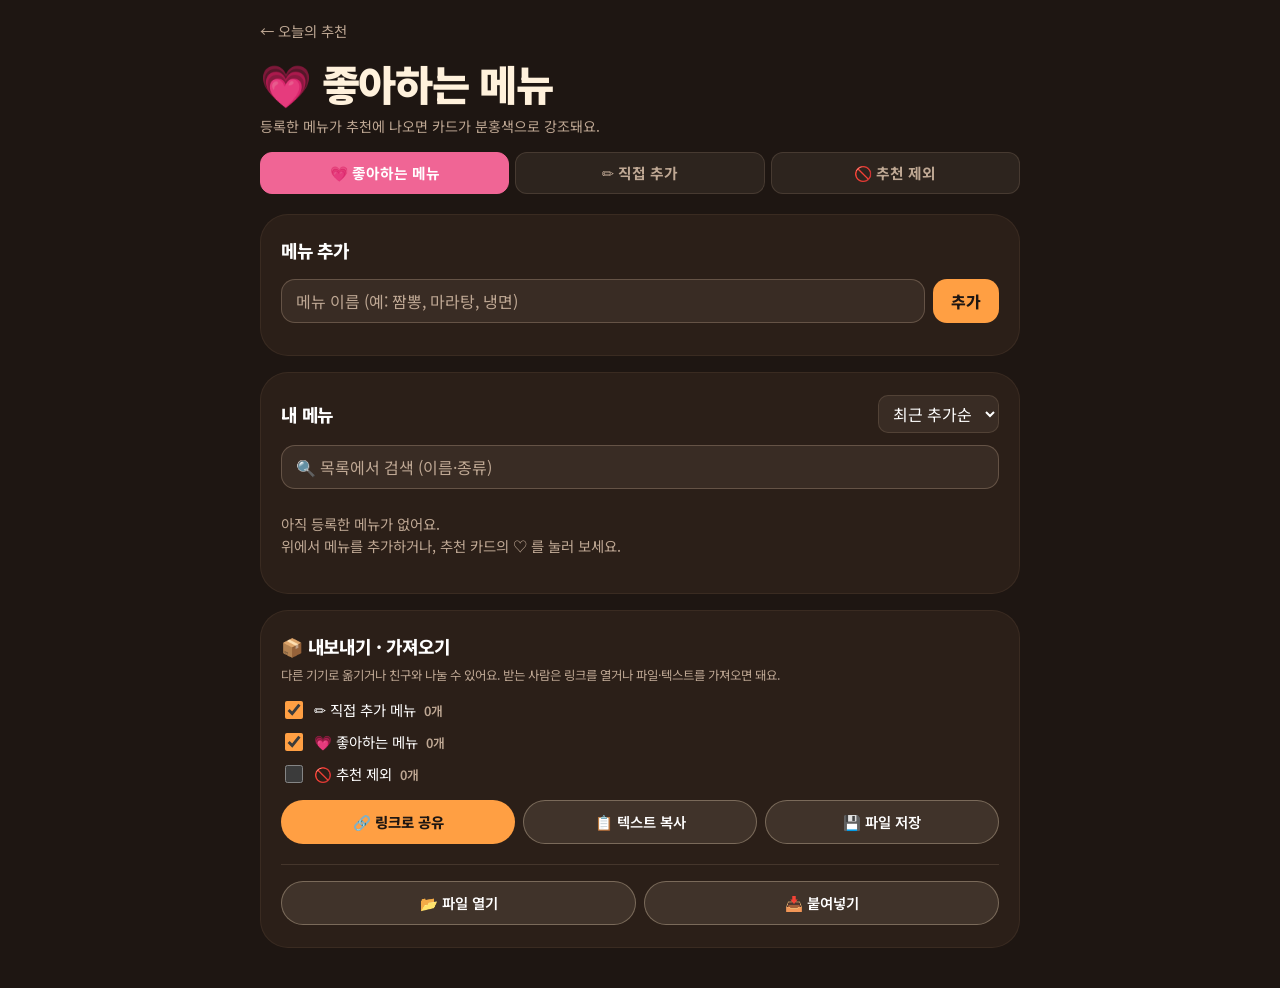
==== commit 7aed26be: "직접 추가 메뉴를 추천에 반영하고 내 메뉴 내보내기·가져오기 추가 - custom-menus.js: 직접 추가 메뉴 저장소. 안 고른 정보는 이름이 비슷한 기존 메뉴에서 가져옴 -" ====
--- a/favorites.html
+++ b/favorites.html
@@ -19,7 +19,8 @@
     <h1 id="fp-title">💗 좋아하는 메뉴</h1>
     <p class="fp-sub"><span id="fp-desc"></span> <b id="fp-total"></b></p>
     <div class="fp-tabs" role="tablist" aria-label="내 메뉴 종류">
-      <a class="fp-tab" role="tab" href="#favorites" data-tab="fav">💗 좋아하는 메뉴 <span class="n" id="tab-fav-n"></span></a>
+      <a class="fp-tab" role="tab" href="#favorites" data-tab="fav">💗 좋아하는<span class="wide"> 메뉴</span> <span class="n" id="tab-fav-n"></span></a>
+      <a class="fp-tab my" role="tab" href="#custom" data-tab="my">✏️ 직접 추가 <span class="n" id="tab-my-n"></span></a>
       <a class="fp-tab ex" role="tab" href="#excluded" data-tab="ex">🚫 추천 제외 <span class="n" id="tab-ex-n"></span></a>
     </div>
   </header>
@@ -33,6 +34,8 @@
         <button type="submit">추가</button>
       </form>
       <ul id="suggest" class="fp-suggest" aria-label="메뉴 후보"></ul>
+      <!-- 직접 추가 탭: 메뉴 정보 고르기 (안 고른 값은 비슷한 메뉴에서 가져옴) -->
+      <div id="editor" class="cm-editor" hidden></div>
     </section>
 
     <!-- 목록 -->
@@ -51,12 +54,58 @@
       <div class="chips fp-cats" id="cat-filter"></div>
       <ul id="fav-list" class="fp-list"></ul>
     </section>
+
+    <!-- 내보내기 · 가져오기 -->
+    <section class="card xfer" id="xfer">
+      <div class="sec-head"><h2>📦 내보내기 · 가져오기</h2></div>
+      <p class="hint">다른 기기로 옮기거나 친구와 나눌 수 있어요. 받는 사람은 링크를 열거나 파일·텍스트를 가져오면 돼요.</p>
+      <div class="xfer-pick" id="xfer-pick">
+        <label><input type="checkbox" value="custom" checked /> ✏️ 직접 추가 메뉴 <b id="xp-custom"></b></label>
+        <label><input type="checkbox" value="favorites" checked /> 💗 좋아하는 메뉴 <b id="xp-favorites"></b></label>
+        <label><input type="checkbox" value="excluded" /> 🚫 추천 제외 <b id="xp-excluded"></b></label>
+      </div>
+      <div class="xfer-btns">
+        <button type="button" class="pill-btn primary" id="xf-link">🔗 링크로 공유</button>
+        <button type="button" class="pill-btn soft" id="xf-copy">📋 텍스트 복사</button>
+        <button type="button" class="pill-btn soft" id="xf-file">💾 파일 저장</button>
+      </div>
+      <div class="rule"></div>
+      <div class="xfer-btns">
+        <button type="button" class="pill-btn soft" id="xf-open">📂 파일 열기</button>
+        <button type="button" class="pill-btn soft" id="xf-paste">📥 붙여넣기</button>
+        <input type="file" id="xf-input" accept=".json,application/json,text/plain" hidden />
+      </div>
+      <form id="xf-paste-form" class="xfer-paste" hidden>
+        <textarea id="xf-text" rows="4" placeholder="받은 링크나 텍스트를 붙여넣으세요" aria-label="가져올 링크나 텍스트"></textarea>
+        <button type="submit" class="pill-btn primary">가져오기</button>
+      </form>
+    </section>
   </main>
+
+  <!-- 가져오기 미리보기 -->
+  <dialog id="import-dlg" class="xfer-dlg" aria-labelledby="import-title">
+    <form method="dialog" id="import-form">
+      <h2 id="import-title">📥 메뉴 가져오기</h2>
+      <p class="hint" id="import-meta"></p>
+      <div id="import-secs" class="import-secs"></div>
+      <fieldset class="import-mode">
+        <legend>가져오는 방법</legend>
+        <label><input type="radio" name="mode" value="merge" checked /> <b>합치기</b> <small>내 메뉴는 그대로 두고 새 메뉴만 더해요</small></label>
+        <label><input type="radio" name="mode" value="replace" /> <b>바꾸기</b> <small>고른 목록을 받은 것으로 통째로 바꿔요</small></label>
+      </fieldset>
+      <div class="xfer-btns">
+        <button type="button" class="pill-btn" value="cancel" id="import-cancel">취소</button>
+        <button type="submit" class="pill-btn primary" value="ok" id="import-ok" autofocus>가져오기</button>
+      </div>
+    </form>
+  </dialog>
 
   <div id="toast" class="toast" role="status" aria-live="polite"></div>
 
   <script src="menus.js"></script>
+  <script src="custom-menus.js"></script>
   <script src="favorites.js"></script>
+  <script src="transfer.js"></script>
   <script src="favorites-page.js"></script>
 </body>
 </html>
--- a/style.css
+++ b/style.css
@@ -240,6 +240,11 @@
   border-radius: 9px; background: var(--fav); color: #fff; font-size: .68rem; font-weight: 800; line-height: 18px; text-align: center;
 }
 .kid-btn.on { background: rgba(64, 192, 87, .85); border-color: #fff; }
+.near-btn.on { background: rgba(255, 159, 67, .9); border-color: #fff; }
+.near-btn.on::after {
+  content: "✓"; position: absolute; right: -3px; bottom: -3px; width: 17px; height: 17px; border-radius: 50%;
+  background: #fff; color: #d9480f; font-size: .65rem; font-weight: 900; line-height: 17px; text-align: center;
+}
 .kid-btn.on::after {
   content: "✓"; position: absolute; right: -3px; bottom: -3px; width: 17px; height: 17px; border-radius: 50%;
   background: #fff; color: #2b8a3e; font-size: .65rem; font-weight: 900; line-height: 17px; text-align: center;
@@ -267,6 +272,10 @@
 .hero-chips { display: flex; flex-wrap: wrap; gap: 8px; margin-top: 14px; }
 .hero-chips .accent { background: var(--accent); border-color: var(--accent); color: var(--on-accent); font-weight: 800; }
 .hero-chips .kid { background: rgba(64, 192, 87, .8); border-color: rgba(255,255,255,.6); }
+.hero-chips .drink { background: rgba(177, 92, 214, .8); border-color: rgba(255,255,255,.6); }
+.hero-chips .light { background: rgba(32, 201, 151, .8); border-color: rgba(255,255,255,.6); }
+.hero-chips .near { background: rgba(255, 120, 60, .8); border-color: rgba(255,255,255,.6); }
+.hero-chips .mine { background: rgba(247, 131, 172, .85); border-color: rgba(255,255,255,.6); }
 
 /* 추천 근거 (종류 꼬리표 + 문장) */
 .hero-why, .why-list ul { list-style: none; margin: 12px 0 0; padding: 0; display: grid; gap: 4px; font-size: .86rem; }
@@ -281,6 +290,7 @@
 .why-region { --kc: #E39BFF; }
 .why-nearby { --kc: #9BE7A6; }
 .why-meal { --kc: #E3D3C3; }
+.why-mine { --kc: #F783AC; }
 
 .hero-actions { margin-top: auto; display: flex; gap: 8px; max-width: 560px; width: 100%; text-shadow: none; }
 .hero-actions .round-btn.soft { background: rgba(255, 230, 200, .1); border-color: rgba(255, 230, 200, .3); }
@@ -581,6 +591,75 @@
 
 
 
+/* 직접 추가 탭: 주황 톤 */
+.fp-tab { white-space: nowrap; }
+@media (max-width: 480px) {
+  .fp-tab { padding: 9px 4px; font-size: .84rem; }
+  .fp-tab .wide { display: none; }
+}
+.fp-tab.my.on { background: var(--accent); border-color: var(--accent); color: var(--on-accent); }
+.fp-tab.my.on .n:not(:empty) { background: rgba(30, 22, 18, .25); color: var(--on-accent); }
+.my-tab .fp-sub b { color: var(--accent); }
+.my-tab .fp-count:not(:empty) { background: var(--accent); color: var(--on-accent); }
+.my-tab .chip.on { background: var(--accent); border-color: var(--accent); color: var(--on-accent); }
+.my-tab .fp-item { border-color: color-mix(in srgb, var(--accent) 35%, var(--line)); background: color-mix(in srgb, var(--accent) 5%, var(--card)); }
+.my-tab .fp-item .tx small { white-space: normal; }
+.my-tab .fp-item.fav { box-shadow: inset 3px 0 0 var(--fav); }
+.fp-fav, .fp-edit {
+  width: 34px; height: 34px; display: grid; place-items: center; border-radius: 10px;
+  border: 1px solid var(--line); background: var(--field); font-size: .95rem; color: #fff;
+}
+.fp-fav.on { border-color: var(--fav); background: color-mix(in srgb, var(--fav) 22%, var(--field)); }
+.fp-fav:hover, .fp-edit:hover { border-color: var(--accent); }
+.fp-item .mine-tag { color: var(--accent) !important; }
+
+/* 메뉴 정보 고르기 */
+.cm-editor { margin-top: 12px; display: grid; gap: 12px; padding: 14px; border: 1px dashed color-mix(in srgb, var(--accent) 50%, var(--line)); border-radius: 16px; }
+.cm-editor .cm-head { display: flex; align-items: center; gap: 10px; }
+.cm-editor .cm-head .em { font-size: 2rem; line-height: 1; }
+.cm-editor .cm-head b { font-size: 1.05rem; color: var(--cream); }
+.cm-editor .cm-head small { display: block; color: var(--muted); font-size: .78rem; }
+.cm-row { display: grid; gap: 6px; }
+.cm-row > span { font-size: .78rem; color: var(--muted); font-weight: 600; }
+.cm-row .chips { gap: 6px; }
+.cm-row .chip { height: 32px; padding: 0 12px; font-size: .82rem; }
+.cm-row .chip.on { background: var(--accent); border-color: var(--accent); color: var(--on-accent); }
+.cm-text { display: grid; grid-template-columns: 72px minmax(0, 1fr); gap: 8px; }
+.cm-text input { min-width: 0; height: 40px; border-radius: 12px; padding: 0 12px; border: 1px solid var(--field-line); background: var(--field); color: #fff; }
+.cm-text input:focus { outline: none; border-color: var(--accent); }
+.cm-text input:first-child { text-align: center; font-size: 1.2rem; }
+.cm-check { display: flex; align-items: center; gap: 8px; font-size: .86rem; color: var(--soft); }
+.cm-check input, .xfer-pick input, .import-secs input, .import-mode input { accent-color: var(--accent); width: 18px; height: 18px; flex: none; }
+.cm-actions { display: flex; gap: 8px; }
+
+/* 내보내기 · 가져오기 */
+.xfer .hint { margin: 6px 0 0; }
+.xfer-pick { display: grid; gap: 8px; margin-top: 14px; }
+.xfer-pick label, .import-secs label { display: flex; align-items: center; gap: 8px; font-size: .9rem; }
+.xfer-pick b { color: var(--muted); font-weight: 600; font-size: .8rem; }
+.xfer-btns { display: flex; flex-wrap: wrap; gap: 8px; margin-top: 14px; }
+.xfer-btns .pill-btn { flex: 1 1 140px; }
+.xfer-paste { display: grid; gap: 8px; margin-top: 10px; }
+.xfer-paste textarea, .xfer-dlg textarea {
+  width: 100%; min-height: 90px; resize: vertical; border-radius: 14px; padding: 10px 12px;
+  border: 1px solid var(--field-line); background: var(--field); color: #fff; font: inherit; font-size: .82rem;
+}
+.xfer-paste textarea:focus { outline: none; border-color: var(--accent); }
+.xfer-dlg {
+  width: min(460px, calc(100% - 24px)); max-height: calc(100% - 24px); overflow: auto;
+  border: 1px solid var(--card-line); border-radius: 24px; padding: 22px 20px; background: var(--card); color: var(--ink);
+}
+.xfer-dlg::backdrop { background: rgba(10, 6, 4, .65); }
+.xfer-dlg h2 { margin: 0; font-size: 1.15rem; }
+.import-secs { display: grid; gap: 10px; margin-top: 14px; }
+.import-secs label { align-items: flex-start; padding: 10px 12px; border: 1px solid var(--line); border-radius: 12px; }
+.import-secs label span { display: grid; gap: 2px; }
+.import-secs small, .import-mode small { color: var(--muted); font-size: .76rem; }
+.import-secs .names { color: var(--soft); white-space: normal; }
+.import-mode { border: 0; padding: 0; margin: 16px 0 0; display: grid; gap: 8px; }
+.import-mode legend { font-size: .78rem; color: var(--muted); font-weight: 600; margin-bottom: 6px; }
+.import-mode label { display: flex; align-items: center; gap: 8px; flex-wrap: wrap; font-size: .9rem; }
+
 .fav-page .card { padding: 22px 20px; }
 .fav-page .fp-filter { margin-top: 12px; }
 .fp-item, .fp-suggest li { border-color: var(--line); }
